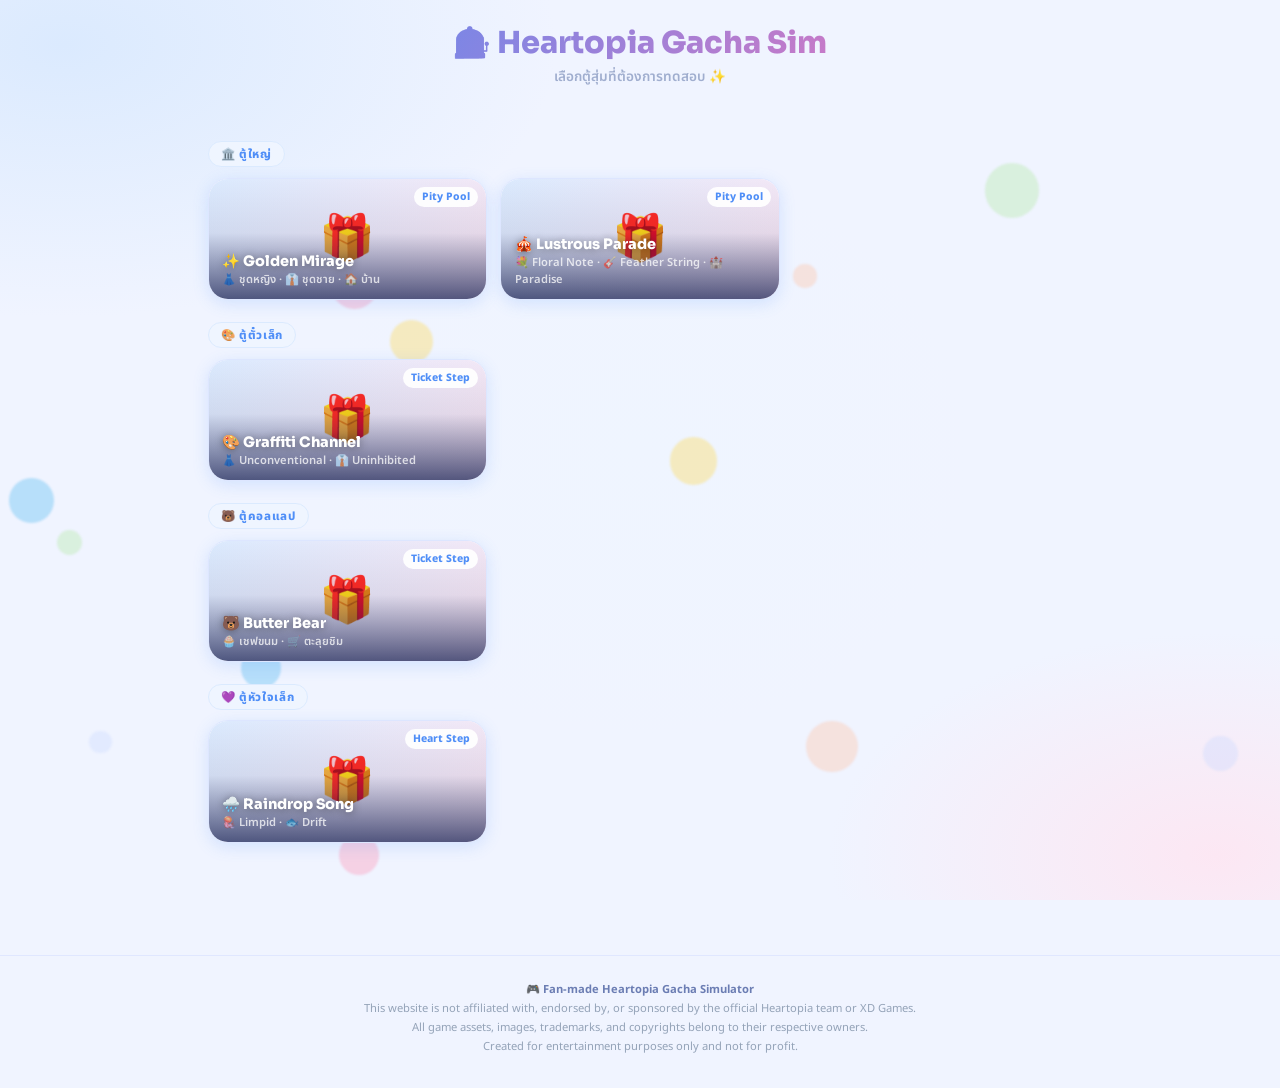
==== index.html @ 5552798c "Update index.html" ====
<!DOCTYPE html>
<html lang="th">
<head>
<meta charset="UTF-8">
<meta name="viewport" content="width=device-width, initial-scale=1.0">
<title>Heartopia — Gacha Simulator</title>
<link rel="stylesheet" href="style.css">
</head>
<body>

<div id="bg-layer"></div>

<div class="wrap">
  <p class="portal-title">🎰 Heartopia Gacha Sim</p>
  <p class="portal-sub">เลือกตู้สุ่มที่ต้องการทดสอบ ✨</p>
  <div id="portal-root"></div>
</div>

<script src="gacha-core.js"></script>
<script src="gacha-database.js"></script>
<script>
const GROUP_META = {
  big:    { label: '🏛️ ตู้ใหญ่',      order: 0 },
  small:  { label: '🎨 ตู้ตั๋วเล็ก',   order: 1 },
  collab: { label: '🐻 ตู้คอลแลป',     order: 2 },
  heart:  { label: '💜 ตู้หัวใจเล็ก',  order: 3 }
};
const TYPE_BADGE = {
  big:         'Pity Pool',
  ticket_step: 'Ticket Step',
  heart_step:  'Heart Step'
};

// ── Deco bubbles ──
(function() {
  const colors = ['#ffd84a','#ff8fb2','#4db8f0','#b0e8a0','#ffc0a0','#c8d8ff'];
  for (let i = 0; i < 12; i++) {
    const b = document.createElement('div'); b.className = 'deco-bubble';
    const size = 18 + Math.random() * 40;
    b.style.cssText = `width:${size}px;height:${size}px;left:${Math.random()*100}vw;top:${Math.random()*100}vh;background:${colors[i%colors.length]};opacity:.35;animation-duration:${5+Math.random()*6}s;animation-delay:-${Math.random()*6}s;`;
    document.body.appendChild(b);
  }
})();

// ── Background จาก THEME_META (ใช้รูปของ theme แรกที่มี bgUrl) ──
(function() {
  const bgUrl = Object.values(THEME_META).map(t => t.bgUrl).find(u => u);
  if (!bgUrl) return;
  const img = document.createElement('img'); img.className = 'bg-img'; img.src = bgUrl;
  document.getElementById('bg-layer').appendChild(img);
})();

// ── Build structure: group → theme ──
function buildStructure() {
  const structure = {};
  for (const [id, cfg] of Object.entries(GACHA_DATABASE)) {
    const g = cfg.group, t = cfg.theme;
    if (!structure[g]) structure[g] = {};
    if (!structure[g][t]) structure[g][t] = { theme: t, group: g, cabinetType: cfg.cabinetType, ids: [] };
    structure[g][t].ids.push(id);
  }
  return structure;
}

function render() {
  const structure = buildStructure();
  const root = document.getElementById('portal-root');
  root.innerHTML = '';

  const sorted = Object.entries(structure)
    .sort(([a],[b]) => (GROUP_META[a]?.order??9) - (GROUP_META[b]?.order??9));

  for (const [group, themes] of sorted) {
    const meta = GROUP_META[group] || { label: group };

    const lbl = document.createElement('div');
    lbl.className = 'group-label';
    lbl.textContent = meta.label;
    root.appendChild(lbl);

    const grid = document.createElement('div');
    grid.className = 'banner-grid';

    for (const [themeKey, info] of Object.entries(themes)) {
      // ดึง bannerUrl จาก THEME_META
      const bannerUrl = getThemeBanner(themeKey);
      const subNames  = info.ids.map(id => GACHA_DATABASE[id]?.label || id).join(' · ');

      grid.insertAdjacentHTML('beforeend', `
        <a class="banner-card" href="simulator.html?theme=${encodeURIComponent(themeKey)}">
          ${bannerUrl
            ? `<img class="banner-img" src="${bannerUrl}" alt="${info.theme}">`
            : `<div class="banner-placeholder">🎁</div>`}
          <div class="banner-overlay"></div>
          <div class="banner-content">
            <div class="banner-title">${info.theme}</div>
            <div class="banner-meta">${subNames}</div>
          </div>
          <span class="banner-type-badge">${TYPE_BADGE[info.cabinetType]||info.cabinetType}</span>
        </a> 
      `);
    }
    root.appendChild(grid);
  }
}

render();
</script>

<footer style="position:relative;z-index:1;text-align:center;padding:1.5rem 1rem 2rem;margin-top:2rem;border-top:1px solid #e0e7ff;">
  <p style="font-size:.7rem;color:#94a3b8;line-height:1.7;max-width:580px;margin:0 auto;">
    🎮 <strong style="color:#6b7db3">Fan-made Heartopia Gacha Simulator</strong><br>
    This website is not affiliated with, endorsed by, or sponsored by the official Heartopia team or XD Games.<br>
    All game assets, images, trademarks, and copyrights belong to their respective owners.<br>
    Created for entertainment purposes only and not for profit.
  </p>
</footer>
</body>
</html>
---- style.css ----
@import url('https://fonts.googleapis.com/css2?family=Noto+Sans+Thai:wght@400;500;700;800&family=Sora:wght@600;700;800&display=swap');

/* ══════════════════════════════════════
   Palette — Blue & Pink Modern
   ══════════════════════════════════════ */
:root {
  --bg:        #f0f4ff;
  --surface:   #ffffff;
  --surface2:  #f7f9ff;

  --blue:      #4f8ef7;
  --blue-dk:   #2f6de0;
  --blue-lt:   #dbeafe;
  --blue-xlt:  #eff5ff;

  --pink:      #f472b6;
  --pink-dk:   #db2777;
  --pink-lt:   #fce7f3;

  --purple:    #a78bfa;
  --purple-dk: #7c3aed;

  --text:      #1e2d5a;
  --text-soft: #6b7db3;
  --text-muted:#a0aecf;

  --border:    #dde6ff;
  --shadow:    rgba(79,142,247,.18);
  --shadow-pk: rgba(244,114,182,.18);

  --green:     #34d399;
  --green-dk:  #059669;
  --red:       #f87171;

  --r-sm:  8px;
  --r:     14px;
  --r-lg:  20px;
  --r-xl:  28px;
  --r-pill:999px;

  --font-ui:  'Noto Sans Thai', 'Sora', sans-serif;
  --font-head:'Sora', 'Noto Sans Thai', sans-serif;
}

*, *::before, *::after { box-sizing: border-box; margin: 0; padding: 0; }
html { scroll-behavior: smooth; }

body {
  font-family: var(--font-ui);
  color: var(--text);
  background: var(--bg);
  min-height: 100vh;
  overflow-x: hidden;
}

/* ── background ── */
#bg-layer {
  position: fixed; inset: 0; z-index: 0;
  background:
    radial-gradient(ellipse 70% 55% at 5%  5%,  #dbeafe 0%, transparent 55%),
    radial-gradient(ellipse 55% 45% at 95% 95%, #fce7f3 0%, transparent 55%),
    radial-gradient(ellipse 40% 50% at 50% 50%, #eff5ff 0%, transparent 65%),
    #f0f4ff;
}
#bg-layer img.bg-img {
  position: absolute; inset: 0;
  width: 100%; height: 100%;
  object-fit: cover;
  opacity: .12;
  filter: blur(3px) saturate(1.3);
}

/* ── floating orbs ── */
.deco-bubble {
  position: fixed;
  border-radius: 50%;
  pointer-events: none;
  z-index: 0;
  filter: blur(1px);
  animation: orb linear infinite;
}
@keyframes orb {
  0%   { transform: translateY(0)    scale(1);    opacity: .5; }
  50%  { transform: translateY(-22px) scale(1.05); opacity: .3; }
  100% { transform: translateY(0)    scale(1);    opacity: .5; }
}

/* ══════════════════════════════════════
   Layout
   ══════════════════════════════════════ */
.wrap {
  position: relative; z-index: 1;
  max-width: 900px;
  margin: 0 auto;
  padding: 1.5rem 1.1rem 5rem;
}

/* ══════════════════════════════════════
   Nav
   ══════════════════════════════════════ */
.nav { display: flex; align-items: center; gap: 10px; margin-bottom: 1.5rem; }

.back {
  display: inline-flex; align-items: center; gap: 4px;
  background: var(--surface);
  border: 1.5px solid var(--border);
  border-radius: var(--r-pill);
  padding: .38rem 1rem;
  color: var(--text-soft);
  font-size: .8rem; font-weight: 700;
  text-decoration: none;
  box-shadow: 0 2px 8px var(--shadow);
  transition: transform .15s, box-shadow .15s;
}
.back:hover { transform: translateY(-2px); box-shadow: 0 5px 14px var(--shadow); color: var(--blue); }
.back:active { transform: translateY(1px); box-shadow: none; }

.nav h1 {
  font-family: var(--font-head);
  font-size: 1.1rem; font-weight: 800;
  background: linear-gradient(120deg, var(--blue), var(--pink));
  -webkit-background-clip: text; -webkit-text-fill-color: transparent;
}

/* ══════════════════════════════════════
   Portal
   ══════════════════════════════════════ */
.portal-title {
  font-family: var(--font-head);
  font-size: 1.9rem; font-weight: 800;
  text-align: center;
  background: linear-gradient(120deg, var(--blue), var(--pink));
  -webkit-background-clip: text; -webkit-text-fill-color: transparent;
  margin-bottom: .3rem;
}
.portal-sub {
  text-align: center;
  color: var(--text-muted);
  font-size: .85rem; font-weight: 600;
  margin-bottom: 2rem;
}

/* ── group label ── */
.group-label {
  display: inline-flex; align-items: center; gap: 6px;
  font-size: .72rem; font-weight: 800;
  letter-spacing: .06em; text-transform: uppercase;
  color: var(--blue);
  background: var(--blue-xlt);
  border: 1.5px solid var(--blue-lt);
  padding: .22rem .75rem;
  border-radius: var(--r-pill);
  margin: 1.4rem 0 .65rem;
}

/* ══════════════════════════════════════
   Banner Grid
   ══════════════════════════════════════ */
.banner-grid {
  display: grid;
  grid-template-columns: repeat(auto-fill, minmax(210px, 1fr));
  gap: .85rem;
}

.banner-card {
  position: relative; display: block; text-decoration: none;
  background: var(--surface);
  border: 1.5px solid var(--border);
  border-radius: var(--r-lg);
  overflow: hidden;
  aspect-ratio: 16 / 7;
  box-shadow: 0 4px 16px var(--shadow);
  transition: transform .2s cubic-bezier(.34,1.4,.64,1), box-shadow .2s;
}
.banner-card:hover {
  transform: translateY(-5px) scale(1.02);
  box-shadow: 0 12px 30px var(--shadow);
}
.banner-card:active { transform: translateY(0) scale(.99); }

.banner-card .banner-img { position: absolute; inset: 0; width: 100%; height: 100%; object-fit: cover; }
.banner-card .banner-overlay {
  position: absolute; inset: 0;
  background: linear-gradient(to top, rgba(20,30,80,.72) 0%, rgba(20,30,80,.08) 55%, transparent 100%);
}
.banner-card .banner-placeholder {
  position: absolute; inset: 0;
  display: flex; align-items: center; justify-content: center;
  font-size: 2.8rem;
  background: linear-gradient(135deg, var(--blue-lt), var(--pink-lt));
}
.banner-card .banner-content { position: absolute; bottom: 0; left: 0; right: 0; padding: .65rem .85rem; }
.banner-card .banner-title {
  font-family: var(--font-head);
  font-weight: 800; font-size: .9rem;
  color: #fff;
  text-shadow: 0 1px 8px rgba(0,0,0,.4);
}
.banner-card .banner-meta { font-size: .7rem; color: rgba(255,255,255,.75); margin-top: 1px; font-weight: 600; }
.banner-card .banner-type-badge {
  position: absolute; top: .5rem; right: .5rem;
  background: rgba(255,255,255,.92);
  border-radius: var(--r-pill);
  padding: 2px 8px;
  font-size: .65rem; font-weight: 800;
  color: var(--blue);
}

/* ══════════════════════════════════════
   Selector Block
   ══════════════════════════════════════ */
.selector-block {
  background: var(--surface);
  border: 1.5px solid var(--border);
  border-radius: var(--r-lg);
  padding: .8rem .95rem;
  margin-bottom: .7rem;
  box-shadow: 0 2px 10px rgba(79,142,247,.07);
}
.selector-title {
  font-size: .68rem; font-weight: 800;
  color: var(--text-muted);
  letter-spacing: .07em; text-transform: uppercase;
  margin-bottom: .5rem;
}
.flex-buttons { display: flex; flex-wrap: wrap; gap: .38rem; }

.sub-btn {
  padding: .34rem .85rem;
  background: var(--surface2);
  border: 1.5px solid var(--border);
  border-radius: var(--r-pill);
  color: var(--text-soft);
  font-size: .8rem; font-weight: 700;
  cursor: pointer; font-family: var(--font-ui);
  transition: transform .12s, background .15s, border-color .15s, color .15s, box-shadow .12s;
}
.sub-btn:hover {
  transform: translateY(-2px);
  border-color: var(--blue);
  color: var(--blue);
  box-shadow: 0 4px 10px var(--shadow);
}
.sub-btn:active { transform: translateY(1px); box-shadow: none; }
.sub-btn.active {
  background: linear-gradient(120deg, var(--blue), #6faaf9);
  border-color: var(--blue-dk);
  color: #fff;
  box-shadow: 0 4px 12px var(--shadow);
}

/* ══════════════════════════════════════
   Info Bar
   ══════════════════════════════════════ */
.info-bar {
  display: grid;
  grid-template-columns: repeat(auto-fit, minmax(110px, 1fr));
  gap: .5rem;
  margin-bottom: .9rem;
}
.info-chip {
  background: var(--surface);
  border: 1.5px solid var(--border);
  border-radius: var(--r-lg);
  padding: .6rem .75rem;
  text-align: center;
  box-shadow: 0 2px 8px rgba(79,142,247,.06);
}
.info-chip .v {
  font-family: var(--font-head);
  font-size: 1.2rem; font-weight: 800;
  color: var(--blue);
  line-height: 1.1;
}
.info-chip .l { font-size: .62rem; font-weight: 700; color: var(--text-muted); margin-top: 2px; }
.info-chip.good .v   { color: var(--green); }
.info-chip.warn .v   { color: var(--red); }
.info-chip.thb .v    { color: var(--pink); }
.info-chip.hearts .v { color: var(--blue); }
.info-chip.cleared {
  grid-column: 1/-1;
  background: linear-gradient(120deg, #ecfdf5, #f0fdf4);
  border-color: #6ee7b7;
}
.info-chip.cleared .v { color: var(--green-dk); font-size: .95rem; }

/* ══════════════════════════════════════
   Pull Buttons
   ══════════════════════════════════════ */
.pull-area { display: flex; gap: .6rem; margin-bottom: .9rem; flex-wrap: wrap; }

.pull-btn {
  flex: 1; min-width: 130px;
  padding: .82rem 1.1rem;
  border: none; border-radius: var(--r-pill);
  font-family: var(--font-ui);
  font-size: .95rem; font-weight: 800;
  cursor: pointer;
  transition: transform .14s cubic-bezier(.34,1.5,.64,1), box-shadow .14s;
  letter-spacing: .01em;
}
.pull-btn:active { transform: translateY(3px) scale(.98) !important; box-shadow: none !important; }
.pull-btn:disabled { opacity: .4; cursor: not-allowed; transform: none !important; }

.pull1 {
  background: linear-gradient(120deg, #60a5fa, var(--blue));
  color: #fff;
  box-shadow: 0 5px 0 var(--blue-dk), 0 8px 20px var(--shadow);
}
.pull1:hover { transform: translateY(-3px); box-shadow: 0 8px 0 var(--blue-dk), 0 12px 24px var(--shadow); }

.pull10 {
  background: linear-gradient(120deg, #f9a8d4, var(--pink));
  color: #fff;
  box-shadow: 0 5px 0 var(--pink-dk), 0 8px 20px var(--shadow-pk);
}
.pull10:hover { transform: translateY(-3px); box-shadow: 0 8px 0 var(--pink-dk), 0 12px 24px var(--shadow-pk); }

.reset-pull {
  flex: 0 0 auto; min-width: auto;
  background: var(--surface);
  color: var(--text-muted);
  border: 1.5px solid var(--border);
  box-shadow: 0 2px 8px rgba(0,0,0,.05);
}
.reset-pull:hover { color: var(--red); border-color: #fca5a5; transform: translateY(-2px); }

.cost-tag { display: block; font-size: .68rem; font-weight: 600; opacity: .85; margin-top: 2px; }

/* ══════════════════════════════════════
   Stage
   ══════════════════════════════════════ */
.stage {
  min-height: 200px;
  background: linear-gradient(140deg, var(--blue-xlt) 0%, var(--pink-lt) 100%);
  border: 1.5px solid var(--blue-lt);
  border-radius: var(--r-xl);
  padding: 1.1rem;
  margin-bottom: .9rem;
  display: flex; align-items: center; justify-content: center;
  position: relative; overflow: hidden;
}
.stage::before {
  content: '';
  position: absolute;
  width: 220px; height: 220px;
  border-radius: 50%;
  background: radial-gradient(circle, rgba(244,114,182,.12), transparent 70%);
  top: -80px; right: -60px;
  pointer-events: none;
}
.stage-empty { color: var(--text-muted); font-size: .88rem; font-weight: 700; }

/* ══════════════════════════════════════
   Card Grid
   ══════════════════════════════════════ */
.card-grid {
  display: grid;
  grid-template-columns: repeat(auto-fill, minmax(105px, 1fr));
  gap: .65rem;
  width: 100%; position: relative; z-index: 1;
}

.gacha-card-holder {
  position: relative; width: 100%; aspect-ratio: 3/4;
  border-radius: var(--r-lg); overflow: hidden;
  animation: cardDrop .35s cubic-bezier(.34,1.5,.64,1) both;
}
@keyframes cardDrop {
  from { opacity: 0; transform: translateY(-24px) scale(.85); }
  to   { opacity: 1; transform: none; }
}

/* หลังไพ่ — ฟ้าสด */
.gacha-card-holder::after {
  content: '💙';
  position: absolute; inset: 0;
  background: linear-gradient(150deg, #60a5fa, #2563eb);
  display: flex; align-items: center; justify-content: center;
  font-size: 2rem; z-index: 10; border-radius: var(--r-lg);
  transition: opacity .38s, transform .38s cubic-bezier(.4,0,.2,1);
  box-shadow: inset 0 2px 0 rgba(255,255,255,.25);
}
.gacha-card-holder.is-revealed::after {
  opacity: 0; transform: scale(.55) rotateY(90deg); pointer-events: none;
}

/* หน้าไพ่ */
.item-card {
  position: absolute; inset: 0;
  display: flex; flex-direction: column;
  align-items: center; justify-content: space-between;
  text-align: center; padding: .6rem .4rem;
  background: linear-gradient(160deg, #eff8ff, #f9fbff);
  border: 2px solid var(--blue-lt);
  border-radius: var(--r-lg);
  font-family: var(--font-ui);
}
.item-card.rare {
  background: linear-gradient(160deg, #fdf4ff, #faf5ff);
  border-color: var(--purple);
  box-shadow: inset 0 0 18px rgba(167,139,250,.12);
}
.item-card.special {
  background: linear-gradient(160deg, #fff0f8, #fdf2f8);
  border-color: var(--pink);
  box-shadow: inset 0 0 18px rgba(244,114,182,.12);
}

.item-card .badge {
  font-size: .6rem; font-weight: 800; padding: 2px 7px;
  border-radius: var(--r-pill);
  background: var(--blue-lt); color: var(--blue-dk);
}
.item-card.rare    .badge { background: #f3e8ff; color: var(--purple-dk); }
.item-card.special .badge { background: var(--pink-lt); color: var(--pink-dk); }

.item-card .card-name {
  flex-grow: 1;
  display: flex; align-items: center; justify-content: center;
  font-size: .68rem; font-weight: 700; line-height: 1.35;
  color: var(--text); padding: .2rem 0;
  word-break: break-word;
}
.item-card.rare    .card-name { color: var(--purple-dk); }
.item-card.special .card-name { color: var(--pink-dk); }

.item-card .debug-chance {
  font-size: .56rem; font-weight: 700;
  color: var(--text-muted);
  min-height: 12px;
}

/* ══════════════════════════════════════
   Debug Panel
   ══════════════════════════════════════ */
.debug-panel {
  background: var(--surface);
  border: 1.5px solid var(--border);
  border-radius: var(--r-lg);
  padding: .85rem .95rem;
  margin-top: .65rem;
}
.debug-title {
  font-size: .7rem; font-weight: 800;
  color: var(--text-soft);
  letter-spacing: .05em; text-transform: uppercase;
  margin-bottom: .6rem;
  display: flex; justify-content: space-between; align-items: center;
}
.debug-grid {
  display: grid;
  grid-template-columns: repeat(auto-fit, minmax(185px, 1fr));
  gap: .45rem;
  font-size: .75rem; font-weight: 600; color: var(--text);
}
.debug-box {
  background: var(--surface2);
  border: 1px solid var(--border);
  border-left: 3px solid var(--blue);
  border-radius: var(--r-sm);
  padding: .4rem .65rem;
  line-height: 1.5;
}

/* ══════════════════════════════════════
   History
   ══════════════════════════════════════ */
.history-bar {
  background: var(--surface);
  border: 1.5px solid var(--border);
  border-radius: var(--r-lg);
  padding: .85rem .95rem;
  margin-top: .65rem;
}
.history-bar summary {
  cursor: pointer;
  font-size: .72rem; font-weight: 800;
  color: var(--text-muted);
  letter-spacing: .05em; text-transform: uppercase;
  list-style: none;
}
.history-bar summary:hover { color: var(--blue); }
.history-bar summary::-webkit-details-marker { display: none; }

.hist-row {
  margin-top: .6rem;
  max-height: 240px; overflow-y: auto;
  display: flex; flex-direction: column; gap: .32rem;
}
.hist-item {
  display: flex; justify-content: space-between; align-items: center;
  background: var(--surface2);
  border-radius: var(--r-sm);
  padding: .35rem .7rem;
  font-size: .76rem; font-weight: 600;
}
.hist-pill {
  display: inline-block;
  padding: 1px 6px; border-radius: var(--r-pill);
  font-size: .62rem; font-weight: 800; margin-right: 5px;
}
.hist-pill.rare    { background: #f3e8ff; color: var(--purple-dk); }
.hist-pill.special { background: var(--pink-lt); color: var(--pink-dk); }
.hist-pill.normal  { background: var(--blue-lt); color: var(--blue-dk); }
.hist-pill.rebate  { background: #d1fae5; color: var(--green-dk); }

/* ══════════════════════════════════════
   Toast
   ══════════════════════════════════════ */
.toast {
  position: fixed; top: 1rem; left: 50%; transform: translateX(-50%);
  background: linear-gradient(120deg, var(--blue), var(--pink));
  color: #fff;
  padding: .5rem 1.4rem;
  border-radius: var(--r-pill);
  font-weight: 800; font-size: .86rem;
  z-index: 9990;
  box-shadow: 0 4px 18px var(--shadow);
  animation: toastIn .35s cubic-bezier(.34,1.5,.64,1);
  pointer-events: none; white-space: nowrap;
}
@keyframes toastIn {
  from { top: -.5rem; opacity: 0; }
  to   { top: 1rem; opacity: 1; }
}

/* ══════════════════════════════════════
   Confetti
   ══════════════════════════════════════ */
.confetti {
  position: fixed; z-index: 9999; top: -20px;
  pointer-events: none;
  animation: fall linear forwards;
}
@keyframes fall {
  to { transform: translateY(105vh) rotate(720deg); opacity: 0; }
}

/* ══════════════════════════════════════
   Util
   ══════════════════════════════════════ */
.btn-danger {
  background: #fff1f2; border: 1.5px solid #fecdd3;
  color: var(--red); border-radius: var(--r-pill);
  padding: .28rem .8rem; font-size: .72rem; font-weight: 800;
  font-family: var(--font-ui); cursor: pointer;
  transition: transform .12s, box-shadow .12s;
}
.btn-danger:hover { transform: translateY(-1px); box-shadow: 0 3px 10px rgba(248,113,113,.2); }
.btn-danger:active { transform: translateY(1px); }

/* Banner (simulator) */
#banner-area {
  margin-bottom: .9rem;
  border-radius: var(--r-xl); overflow: hidden;
  aspect-ratio: 16/5;
  border: 1.5px solid var(--border);
  box-shadow: 0 4px 20px var(--shadow);
  position: relative;
}
#banner-img { width: 100%; height: 100%; object-fit: cover; display: block; }

/* ══════════════════════════════════════
   Responsive
   ══════════════════════════════════════ */
@media (max-width: 520px) {
  .banner-grid  { grid-template-columns: 1fr 1fr; }
  .card-grid    { grid-template-columns: repeat(auto-fill, minmax(86px, 1fr)); }
  .pull-btn     { min-width: 100px; font-size: .88rem; }
  .portal-title { font-size: 1.5rem; }
}
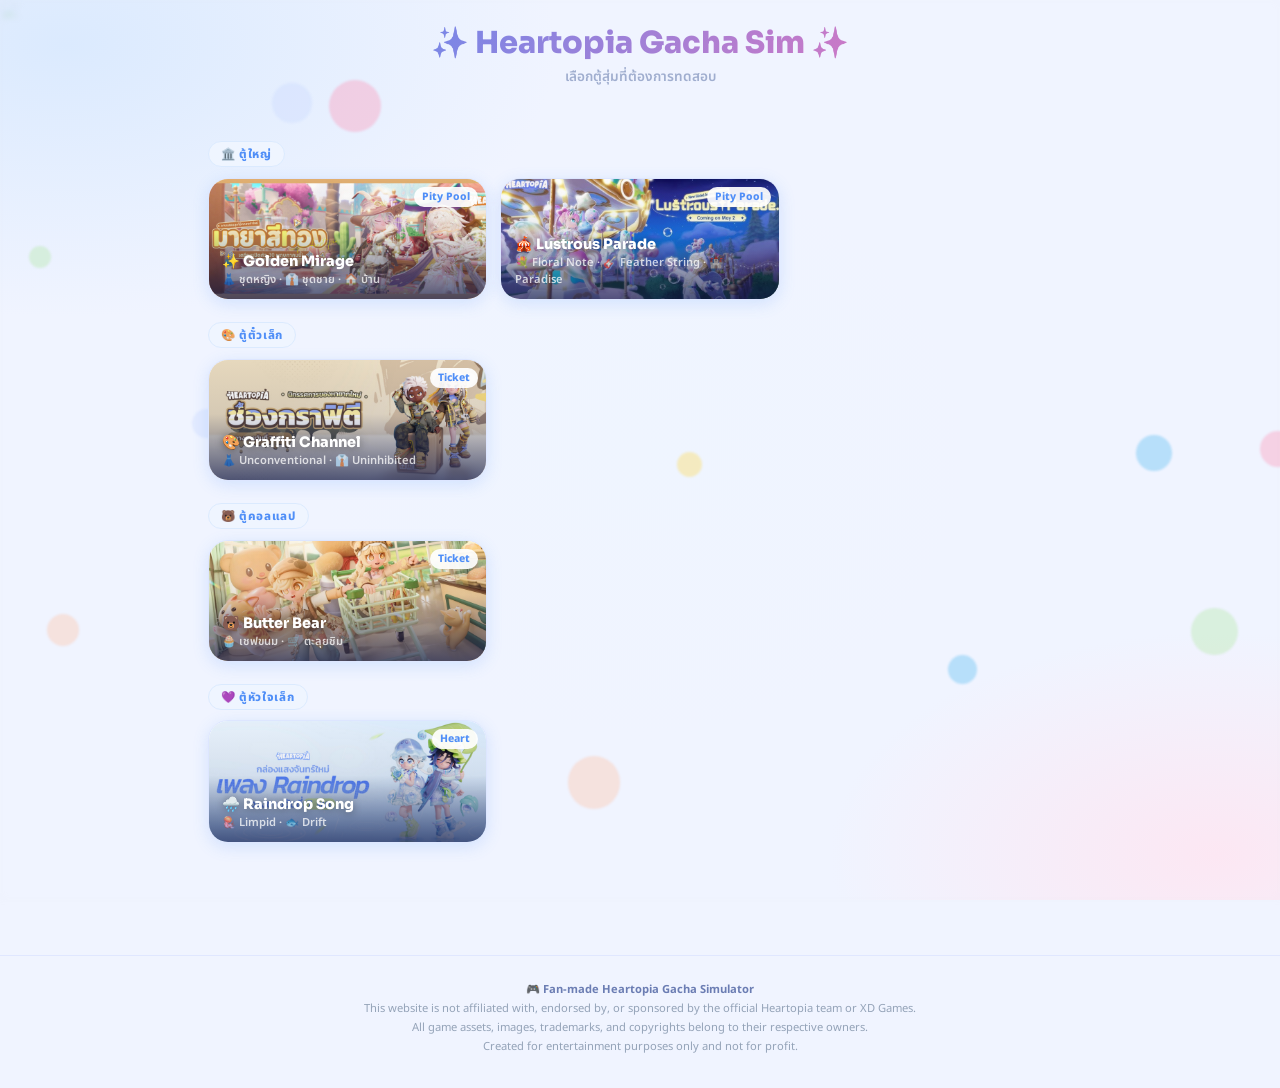
==== commit 6603cb72: "Update index.html" ====
--- a/index.html
+++ b/index.html
@@ -11,8 +11,8 @@
 <div id="bg-layer"></div>
 
 <div class="wrap">
-  <p class="portal-title">🎰 Heartopia Gacha Sim</p>
-  <p class="portal-sub">เลือกตู้สุ่มที่ต้องการทดสอบ ✨</p>
+  <p class="portal-title">✨ Heartopia Gacha Sim ✨</p>
+  <p class="portal-sub">เลือกตู้สุ่มที่ต้องการทดสอบ </p>
   <div id="portal-root"></div>
 </div>
 
@@ -27,8 +27,8 @@
 };
 const TYPE_BADGE = {
   big:         'Pity Pool',
-  ticket_step: 'Ticket Step',
-  heart_step:  'Heart Step'
+  ticket_step: 'Ticket',
+  heart_step:  'Heart'
 };
 
 // ── Deco bubbles ──
@@ -42,9 +42,11 @@
   }
 })();
 
-// ── Background จาก THEME_META (ใช้รูปของ theme แรกที่มี bgUrl) ──
+// ── Background หน้า index 
+const INDEX_BG_URL = "https://mumu-global.fp.ps.easebar.com/file/695e03a041b253a6ff0b0e5ecg65iFY503"; 
+
 (function() {
-  const bgUrl = Object.values(THEME_META).map(t => t.bgUrl).find(u => u);
+  const bgUrl = INDEX_BG_URL || Object.values(THEME_META).map(t => t.bgUrl).find(u => u);
   if (!bgUrl) return;
   const img = document.createElement('img'); img.className = 'bg-img'; img.src = bgUrl;
   document.getElementById('bg-layer').appendChild(img);
@@ -97,7 +99,7 @@
             <div class="banner-meta">${subNames}</div>
           </div>
           <span class="banner-type-badge">${TYPE_BADGE[info.cabinetType]||info.cabinetType}</span>
-        </a> 
+        </a>
       `);
     }
     root.appendChild(grid);
--- a/style.css
+++ b/style.css
@@ -363,7 +363,7 @@
 
 .gacha-card-holder {
   position: relative; width: 100%; aspect-ratio: 3/4;
-  border-radius: var(--r-lg); overflow: hidden;
+  border-radius: var(--r-lg);
   animation: cardDrop .35s cubic-bezier(.34,1.5,.64,1) both;
 }
 @keyframes cardDrop {
@@ -380,6 +380,7 @@
   font-size: 2rem; z-index: 10; border-radius: var(--r-lg);
   transition: opacity .38s, transform .38s cubic-bezier(.4,0,.2,1);
   box-shadow: inset 0 2px 0 rgba(255,255,255,.25);
+  overflow: hidden;
 }
 .gacha-card-holder.is-revealed::after {
   opacity: 0; transform: scale(.55) rotateY(90deg); pointer-events: none;
@@ -390,7 +391,7 @@
   position: absolute; inset: 0;
   display: flex; flex-direction: column;
   align-items: center; justify-content: space-between;
-  text-align: center; padding: .6rem .4rem;
+  text-align: center; padding: .5rem .4rem .45rem;
   background: linear-gradient(160deg, #eff8ff, #f9fbff);
   border: 2px solid var(--blue-lt);
   border-radius: var(--r-lg);
@@ -407,6 +408,43 @@
   box-shadow: inset 0 0 18px rgba(244,114,182,.12);
 }
 
+/* ── Rainbow border (🌈 tag & special) ── */
+/* holder กลายเป็น clip box, ::before เป็น conic หมุน, card ลอยบน z-index 1 */
+.gacha-card-holder.is-rainbow {
+  padding: 3px;
+  overflow: hidden;
+  display: flex;
+}
+.gacha-card-holder.is-rainbow::before {
+  content: '';
+  position: absolute;
+  inset: -100%;
+  width: 300%; height: 300%;
+  background: conic-gradient(
+    from 0deg,
+    #ff6b6b, #ffa94d, #ffe066, #69db7c,
+    #4dabf7, #9775fa, #f783ac, #ff6b6b
+  );
+  animation: rbRotate 2.5s linear infinite;
+  z-index: 0;
+}
+@keyframes rbRotate {
+  to { transform: rotate(360deg); }
+}
+.gacha-card-holder.is-rainbow .item-card {
+  position: relative; z-index: 1;
+  inset: unset; width: 100%;
+  border: none;
+  border-radius: calc(var(--r-lg) - 2px);
+  background: linear-gradient(160deg, #fdf4ff, #faf5ff);
+}
+.gacha-card-holder.is-rainbow .item-card.rare {
+  background: linear-gradient(160deg, #fdf4ff, #faf5ff);
+}
+.gacha-card-holder.is-rainbow .item-card.special {
+  background: linear-gradient(160deg, #fff8e1, #fff0f8);
+}
+
 .item-card .badge {
   font-size: .6rem; font-weight: 800; padding: 2px 7px;
   border-radius: var(--r-pill);
@@ -418,8 +456,8 @@
 .item-card .card-name {
   flex-grow: 1;
   display: flex; align-items: center; justify-content: center;
-  font-size: .68rem; font-weight: 700; line-height: 1.35;
-  color: var(--text); padding: .2rem 0;
+  font-size: .63rem; font-weight: 700; line-height: 1.3;
+  color: var(--text); padding: .15rem 0;
   word-break: break-word;
 }
 .item-card.rare    .card-name { color: var(--purple-dk); }
@@ -429,6 +467,36 @@
   font-size: .56rem; font-weight: 700;
   color: var(--text-muted);
   min-height: 12px;
+}
+
+/* ── รูปไอเทมในการ์ด ── */
+.item-card .item-img-wrap {
+  width: 64px; height: 64px;
+  border-radius: var(--r-sm);
+  overflow: hidden;
+  flex-shrink: 0;
+  display: flex; align-items: center; justify-content: center;
+  background: rgba(255,255,255,.55);
+}
+.item-card .item-img-wrap img {
+  width: 100%; height: 100%;
+  object-fit: cover;
+  display: block;
+}
+.item-card .item-img-wrap .item-img-fallback {
+  font-size: 1.6rem;
+  line-height: 1;
+}
+
+/* ── badge ซ้ำ ── */
+.dup-badge {
+  display: inline-flex; align-items: center; gap: 3px;
+  background: #fff3e0; color: #e65100;
+  border: 1.5px solid #ffb74d;
+  font-size: .58rem; font-weight: 800;
+  padding: 1px 6px; border-radius: var(--r-pill);
+  margin-top: 3px;
+  letter-spacing: .02em;
 }
 
 /* ══════════════════════════════════════
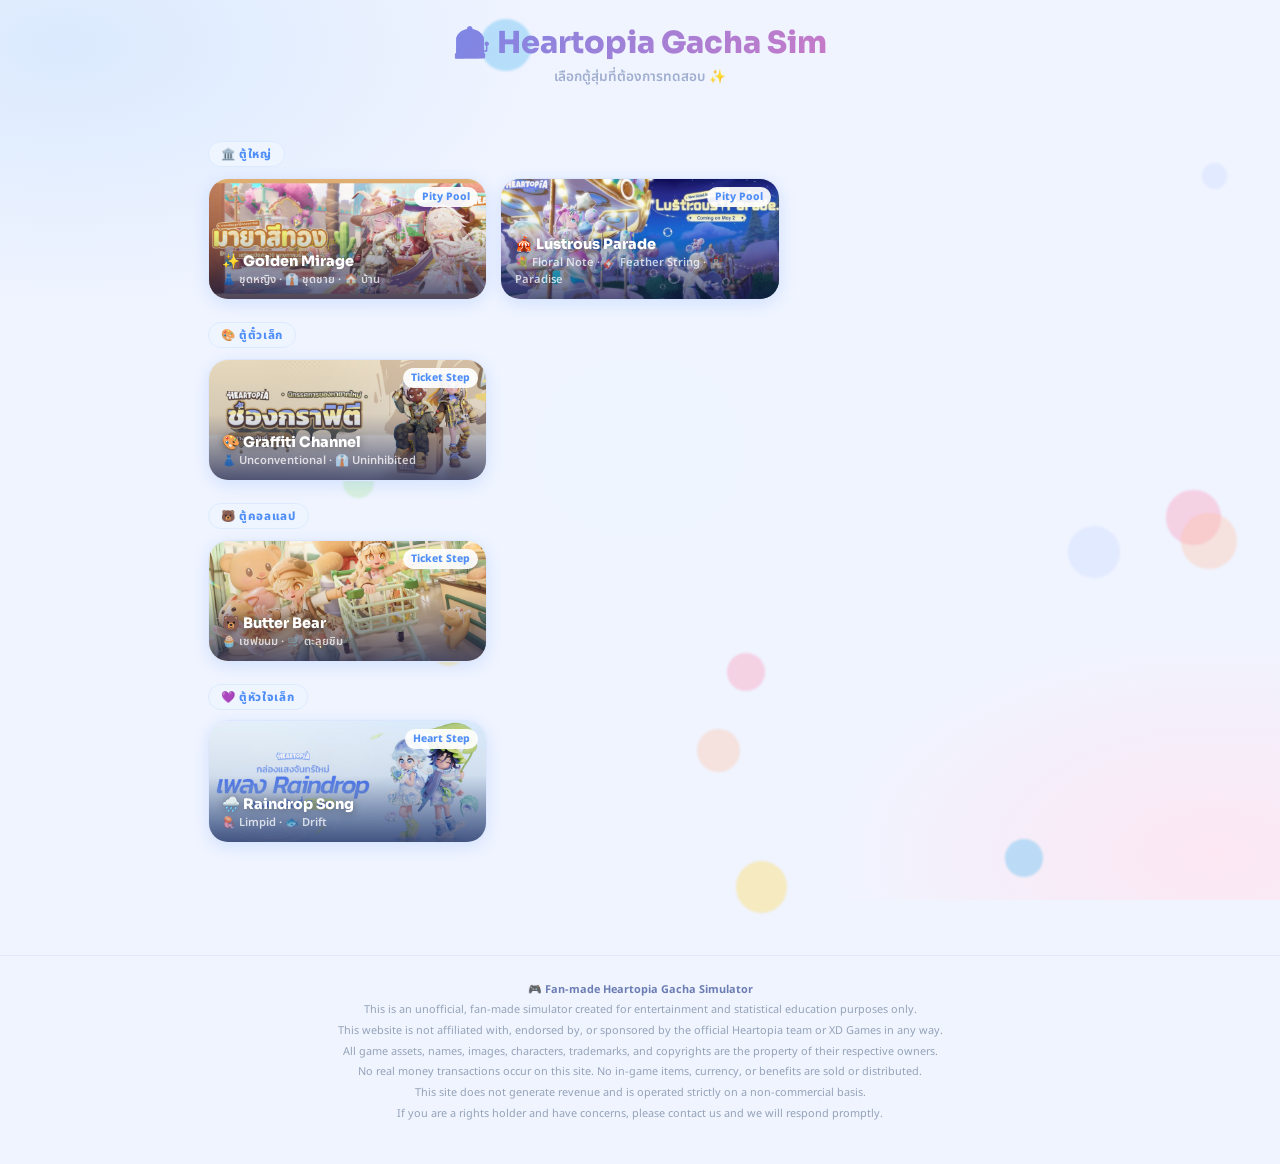
==== commit 5aa7423f: "Update index.html" ====
--- a/index.html
+++ b/index.html
@@ -11,8 +11,8 @@
 <div id="bg-layer"></div>
 
 <div class="wrap">
-  <p class="portal-title">✨ Heartopia Gacha Sim ✨</p>
-  <p class="portal-sub">เลือกตู้สุ่มที่ต้องการทดสอบ </p>
+  <p class="portal-title">🎰 Heartopia Gacha Sim</p>
+  <p class="portal-sub">เลือกตู้สุ่มที่ต้องการทดสอบ ✨</p>
   <div id="portal-root"></div>
 </div>
 
@@ -27,8 +27,8 @@
 };
 const TYPE_BADGE = {
   big:         'Pity Pool',
-  ticket_step: 'Ticket',
-  heart_step:  'Heart'
+  ticket_step: 'Ticket Step',
+  heart_step:  'Heart Step'
 };
 
 // ── Deco bubbles ──
@@ -42,11 +42,9 @@
   }
 })();
 
-// ── Background หน้า index 
-const INDEX_BG_URL = "https://mumu-global.fp.ps.easebar.com/file/695e03a041b253a6ff0b0e5ecg65iFY503"; 
-
+// ── Background จาก THEME_META (ใช้รูปของ theme แรกที่มี bgUrl) ──
 (function() {
-  const bgUrl = INDEX_BG_URL || Object.values(THEME_META).map(t => t.bgUrl).find(u => u);
+  const bgUrl = Object.values(THEME_META).map(t => t.bgUrl).find(u => u);
   if (!bgUrl) return;
   const img = document.createElement('img'); img.className = 'bg-img'; img.src = bgUrl;
   document.getElementById('bg-layer').appendChild(img);
@@ -109,12 +107,15 @@
 render();
 </script>
 
-<footer style="position:relative;z-index:1;text-align:center;padding:1.5rem 1rem 2rem;margin-top:2rem;border-top:1px solid #e0e7ff;">
-  <p style="font-size:.7rem;color:#94a3b8;line-height:1.7;max-width:580px;margin:0 auto;">
+<footer style="position:relative;z-index:1;text-align:center;padding:1.5rem 1rem 2.5rem;margin-top:2rem;border-top:1px solid #e0e7ff;">
+  <p style="font-size:.68rem;color:#94a3b8;line-height:1.9;max-width:620px;margin:0 auto;">
     🎮 <strong style="color:#6b7db3">Fan-made Heartopia Gacha Simulator</strong><br>
-    This website is not affiliated with, endorsed by, or sponsored by the official Heartopia team or XD Games.<br>
-    All game assets, images, trademarks, and copyrights belong to their respective owners.<br>
-    Created for entertainment purposes only and not for profit.
+    This is an unofficial, fan-made simulator created for entertainment and statistical education purposes only.<br>
+    This website is not affiliated with, endorsed by, or sponsored by the official Heartopia team or XD Games in any way.<br>
+    All game assets, names, images, characters, trademarks, and copyrights are the property of their respective owners.<br>
+    No real money transactions occur on this site. No in-game items, currency, or benefits are sold or distributed.<br>
+    This site does not generate revenue and is operated strictly on a non-commercial basis.<br>
+    If you are a rights holder and have concerns, please contact us and we will respond promptly.
   </p>
 </footer>
 </body>
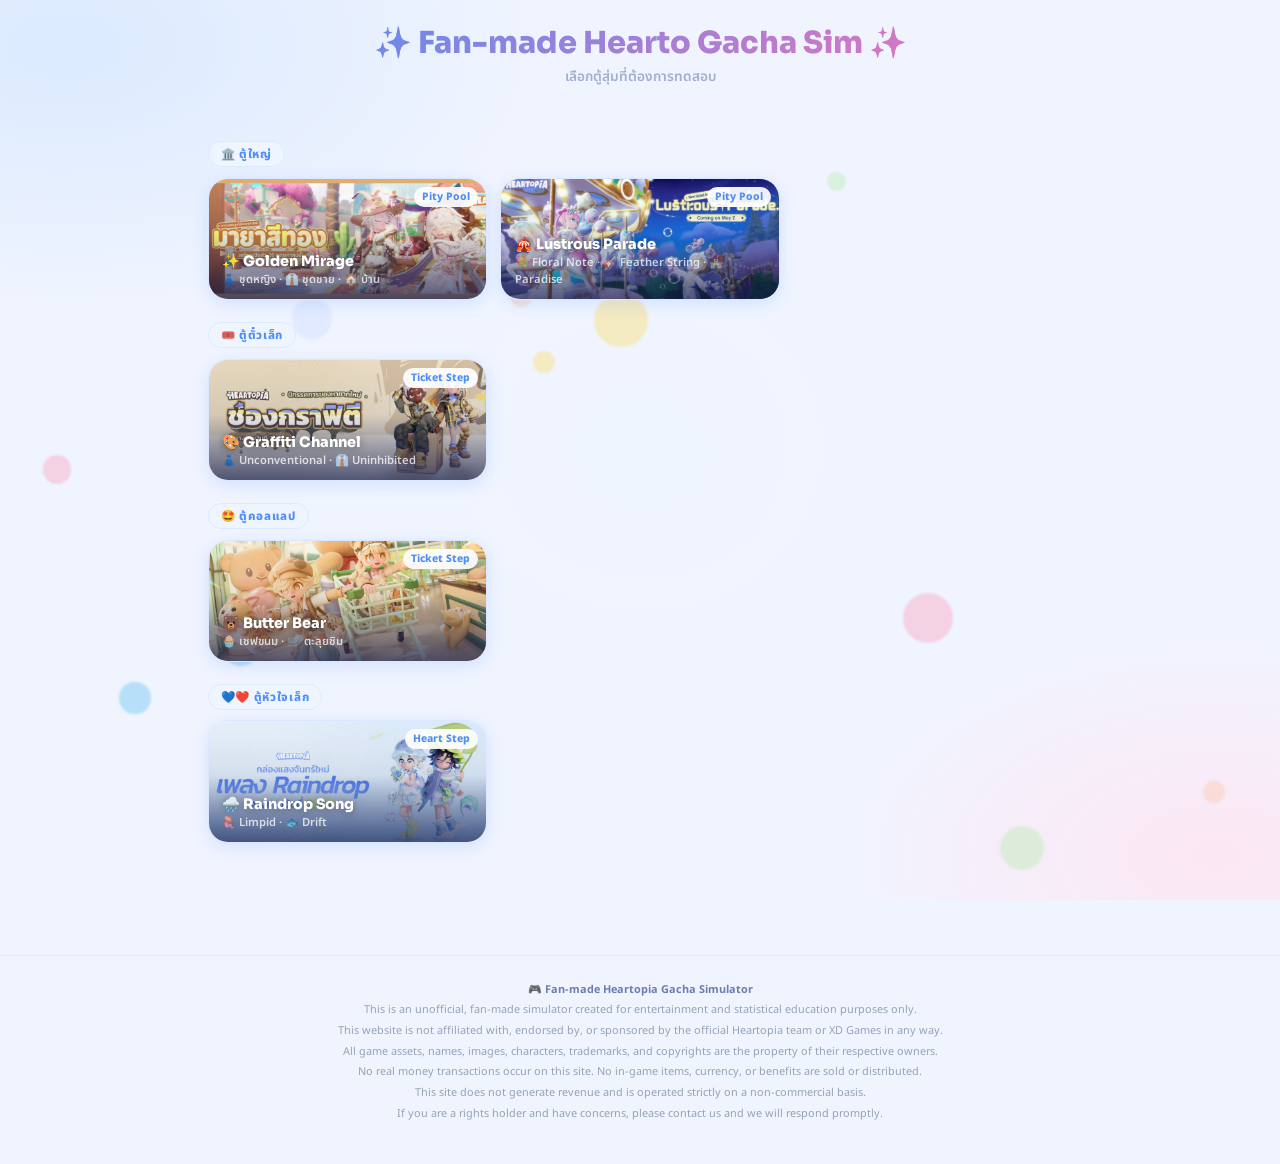
==== commit 9b01c622: "Update index.html" ====
--- a/index.html
+++ b/index.html
@@ -11,8 +11,8 @@
 <div id="bg-layer"></div>
 
 <div class="wrap">
-  <p class="portal-title">🎰 Heartopia Gacha Sim</p>
-  <p class="portal-sub">เลือกตู้สุ่มที่ต้องการทดสอบ ✨</p>
+  <p class="portal-title">✨ Fan-made Hearto Gacha Sim ✨</p>
+  <p class="portal-sub">เลือกตู้สุ่มที่ต้องการทดสอบ</p>
   <div id="portal-root"></div>
 </div>
 
@@ -21,9 +21,9 @@
 <script>
 const GROUP_META = {
   big:    { label: '🏛️ ตู้ใหญ่',      order: 0 },
-  small:  { label: '🎨 ตู้ตั๋วเล็ก',   order: 1 },
-  collab: { label: '🐻 ตู้คอลแลป',     order: 2 },
-  heart:  { label: '💜 ตู้หัวใจเล็ก',  order: 3 }
+  small:  { label: '🎟️ ตู้ตั๋วเล็ก',   order: 1 },
+  collab: { label: '🤩 ตู้คอลแลป',     order: 2 },
+  heart:  { label: '💙❤️ ตู้หัวใจเล็ก',  order: 3 }
 };
 const TYPE_BADGE = {
   big:         'Pity Pool',
--- a/style.css
+++ b/style.css
@@ -324,6 +324,14 @@
   box-shadow: 0 2px 8px rgba(0,0,0,.05);
 }
 .reset-pull:hover { color: var(--red); border-color: #fca5a5; transform: translateY(-2px); }
+
+.compare-btn {
+  flex: 0 0 auto; min-width: auto;
+  background: linear-gradient(120deg, #a78bfa, #6366f1);
+  color: #fff;
+  box-shadow: 0 5px 0 #5b21b6, 0 8px 20px rgba(167,139,250,.3);
+}
+.compare-btn:hover { transform: translateY(-3px); box-shadow: 0 8px 0 #5b21b6, 0 12px 24px rgba(167,139,250,.35); }
 
 .cost-tag { display: block; font-size: .68rem; font-weight: 600; opacity: .85; margin-top: 2px; }
 
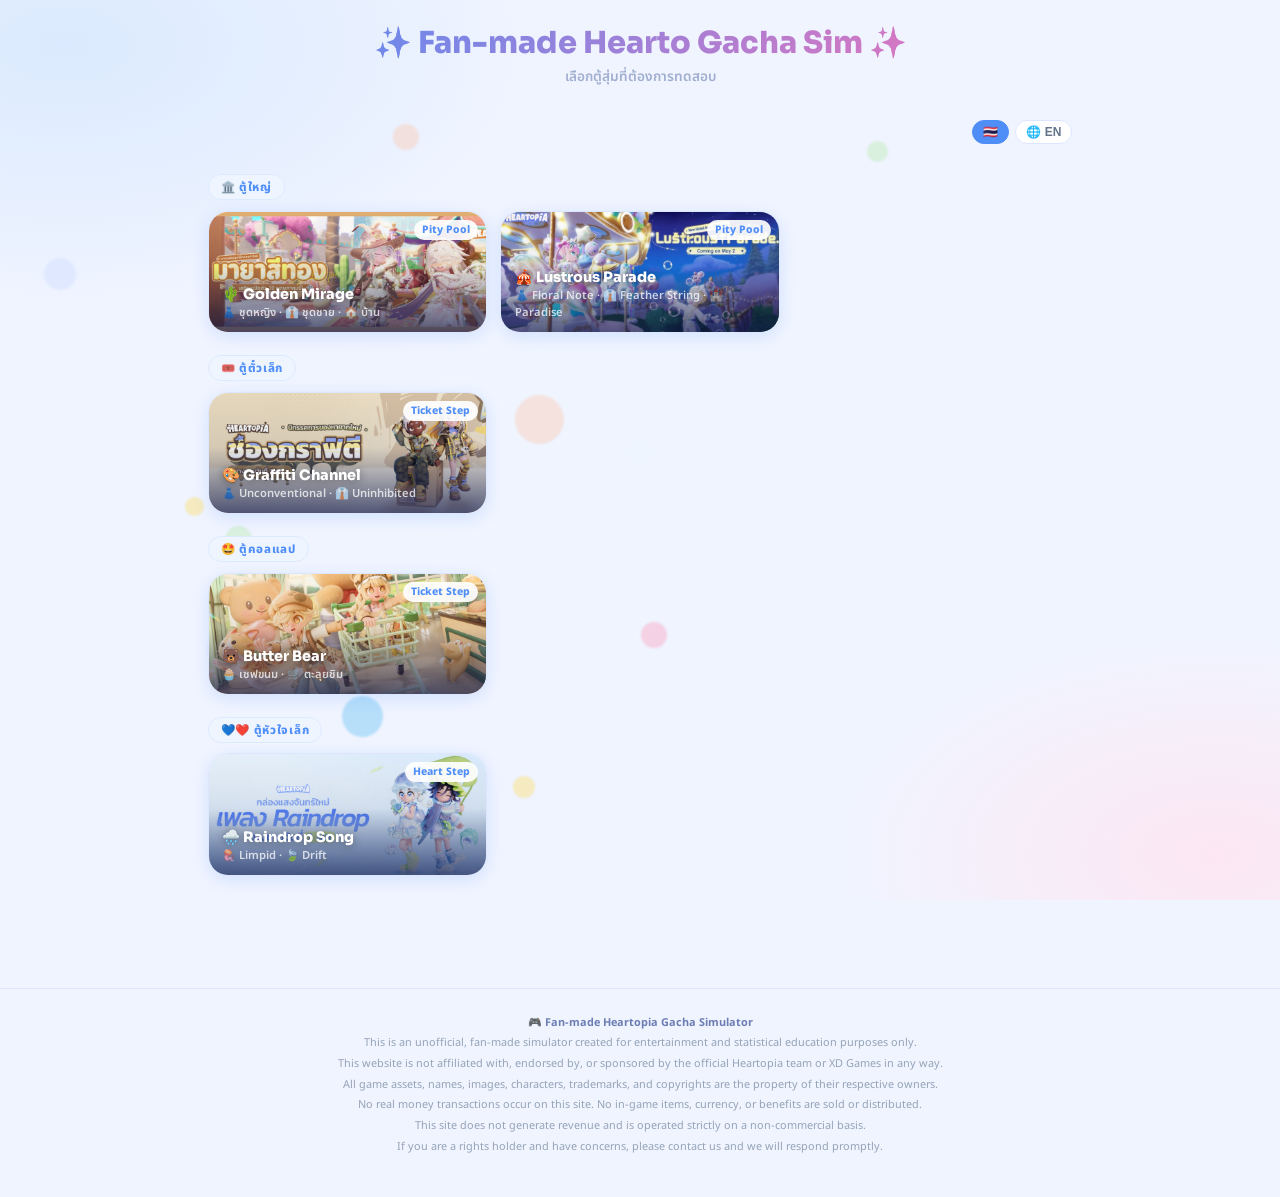
==== commit 84d961ac: "Update index.html" ====
--- a/index.html
+++ b/index.html
@@ -11,24 +11,26 @@
 <div id="bg-layer"></div>
 
 <div class="wrap">
-  <p class="portal-title">✨ Fan-made Hearto Gacha Sim ✨</p>
-  <p class="portal-sub">เลือกตู้สุ่มที่ต้องการทดสอบ</p>
+  <p class="portal-title" data-i18n="portalTitle">✨ Fan-made Hearto Gacha Sim ✨</p>
+  <p class="portal-sub" data-i18n="portalSub">เลือกตู้สุ่มที่ต้องการทดสอบ</p>
+  <div style="text-align:right;margin-bottom:.5rem"><div id="lang-switcher" style="display:inline-flex;gap:6px"></div></div>
   <div id="portal-root"></div>
 </div>
 
+<script src="i18n.js"></script>
 <script src="gacha-core.js"></script>
 <script src="gacha-database.js"></script>
 <script>
 const GROUP_META = {
-  big:    { label: '🏛️ ตู้ใหญ่',      order: 0 },
-  small:  { label: '🎟️ ตู้ตั๋วเล็ก',   order: 1 },
-  collab: { label: '🤩 ตู้คอลแลป',     order: 2 },
-  heart:  { label: '💙❤️ ตู้หัวใจเล็ก',  order: 3 }
+  big:    { label: () => t('groupBig'),      order: 0 },
+  small:  { label: () => t('groupSmall'),   order: 1 },
+  collab: { label: () => t('groupCollab'),     order: 2 },
+  heart:  { label: () => t('groupHeart'),  order: 3 }
 };
 const TYPE_BADGE = {
-  big:         'Pity Pool',
-  ticket_step: 'Ticket Step',
-  heart_step:  'Heart Step'
+  big: t('badgePityPool'),
+  ticket_step: t('badgeTicketStep'),
+  heart_step: t('badgeHeartStep')
 };
 
 // ── Deco bubbles ──
@@ -75,7 +77,7 @@
 
     const lbl = document.createElement('div');
     lbl.className = 'group-label';
-    lbl.textContent = meta.label;
+    lbl.textContent = typeof meta.label === "function" ? meta.label() : meta.label;
     root.appendChild(lbl);
 
     const grid = document.createElement('div');
@@ -104,6 +106,8 @@
   }
 }
 
+renderLangSwitcher("lang-switcher");
+applyI18n();
 render();
 </script>
 
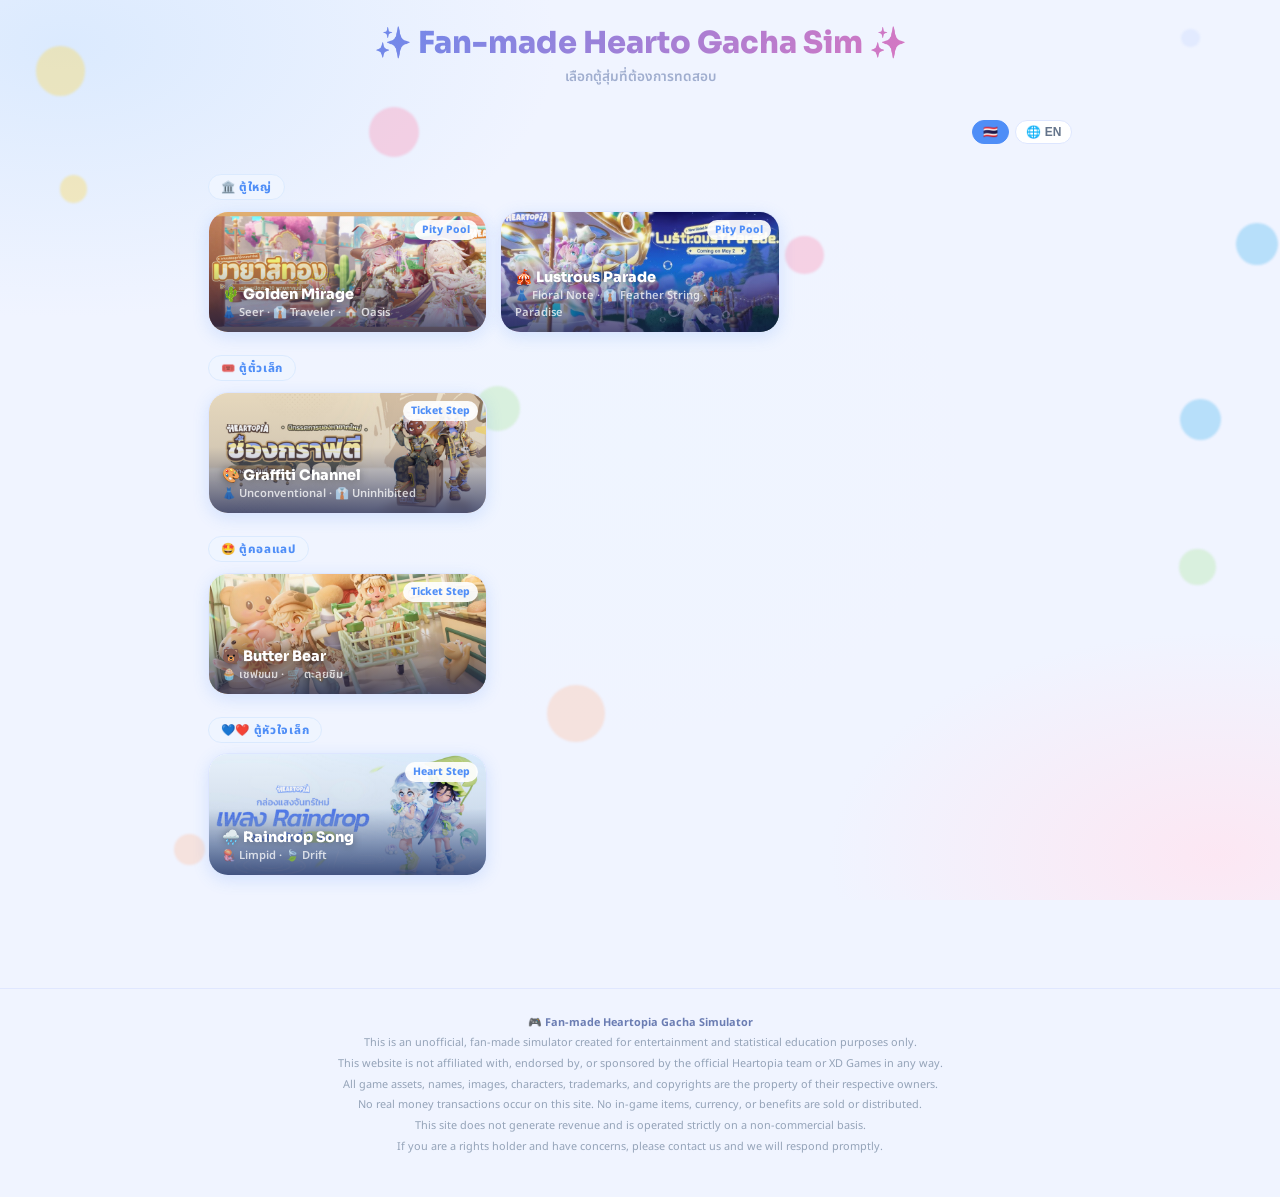
==== commit 39e7e2fd: "Update index.html" ====
--- a/index.html
+++ b/index.html
@@ -28,9 +28,9 @@
   heart:  { label: () => t('groupHeart'),  order: 3 }
 };
 const TYPE_BADGE = {
-  big: t('badgePityPool'),
-  ticket_step: t('badgeTicketStep'),
-  heart_step: t('badgeHeartStep')
+  big:         () => t('badgePityPool'),
+  ticket_step: () => t('badgeTicketStep'),
+  heart_step:  () => t('badgeHeartStep')
 };
 
 // ── Deco bubbles ──
@@ -98,7 +98,7 @@
             <div class="banner-title">${info.theme}</div>
             <div class="banner-meta">${subNames}</div>
           </div>
-          <span class="banner-type-badge">${TYPE_BADGE[info.cabinetType]||info.cabinetType}</span>
+          <span class="banner-type-badge">${(TYPE_BADGE[info.cabinetType]?.() ?? info.cabinetType)}</span>
         </a>
       `);
     }
--- a/style.css
+++ b/style.css
@@ -253,12 +253,15 @@
    Info Bar
    ══════════════════════════════════════ */
 .info-bar {
-  display: grid;
-  grid-template-columns: repeat(auto-fit, minmax(110px, 1fr));
+  display: flex;
+  flex-wrap: wrap;
   gap: .5rem;
   margin-bottom: .9rem;
 }
 .info-chip {
+  flex: 1 1 100px;
+  min-width: 90px;
+  max-width: 160px;
   background: var(--surface);
   border: 1.5px solid var(--border);
   border-radius: var(--r-lg);
@@ -278,7 +281,8 @@
 .info-chip.thb .v    { color: var(--pink); }
 .info-chip.hearts .v { color: var(--blue); }
 .info-chip.cleared {
-  grid-column: 1/-1;
+  flex: 1 1 100%;
+  max-width: 100%;
   background: linear-gradient(120deg, #ecfdf5, #f0fdf4);
   border-color: #6ee7b7;
 }
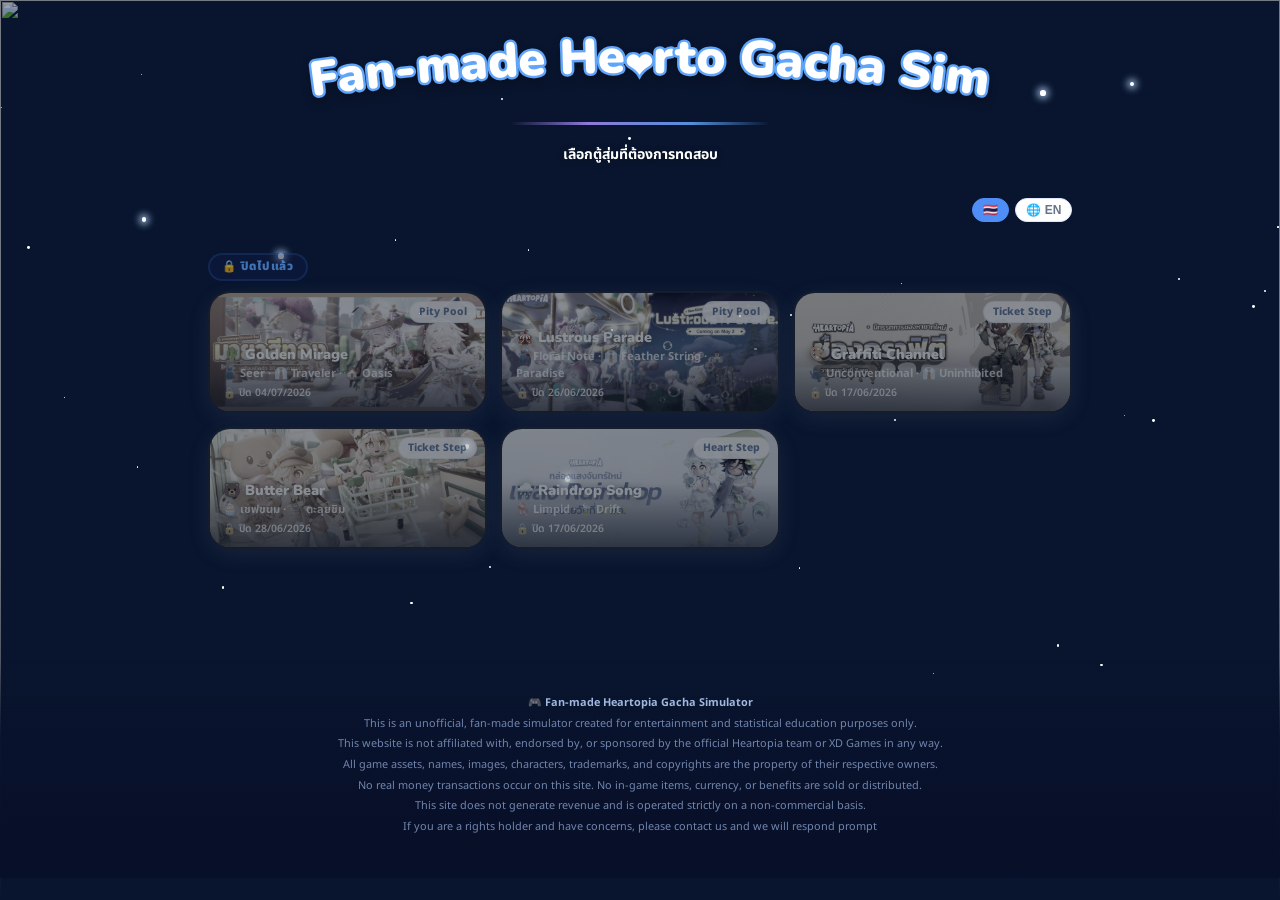
==== commit 734d00d8: "Add files via upload" ====
--- a/index.html
+++ b/index.html
@@ -5,6 +5,7 @@
 <meta name="viewport" content="width=device-width, initial-scale=1.0">
 <title>Heartopia — Gacha Simulator</title>
 <link rel="stylesheet" href="style.css">
+<script>(function(){var h=new Date().getHours();window._timeTheme=h>=5&&h<12?'morning':h>=12&&h<19?'evening':'night';document.documentElement.classList.add('theme-'+window._timeTheme);})();</script>
 </head>
 <body>
 
@@ -12,6 +13,7 @@
 
 <div class="wrap">
   <p class="portal-title" data-i18n="portalTitle">✨ Fan-made Hearto Gacha Sim ✨</p>
+  <div class="portal-divider"></div>
   <p class="portal-sub" data-i18n="portalSub">เลือกตู้สุ่มที่ต้องการทดสอบ</p>
   <div style="text-align:right;margin-bottom:.5rem"><div id="lang-switcher" style="display:inline-flex;gap:6px"></div></div>
   <div id="portal-root"></div>
@@ -20,6 +22,7 @@
 <script src="i18n.js"></script>
 <script src="gacha-core.js"></script>
 <script src="gacha-database.js"></script>
+<script src="fx.js" defer></script>
 <script>
 const GROUP_META = {
   big:    { label: () => t('groupBig'),      order: 0 },
@@ -33,22 +36,66 @@
   heart_step:  () => t('badgeHeartStep')
 };
 
-// ── Deco bubbles ──
+// ── Deco effects ตามช่วงเวลา ──
 (function() {
-  const colors = ['#ffd84a','#ff8fb2','#4db8f0','#b0e8a0','#ffc0a0','#c8d8ff'];
-  for (let i = 0; i < 12; i++) {
-    const b = document.createElement('div'); b.className = 'deco-bubble';
-    const size = 18 + Math.random() * 40;
-    b.style.cssText = `width:${size}px;height:${size}px;left:${Math.random()*100}vw;top:${Math.random()*100}vh;background:${colors[i%colors.length]};opacity:.35;animation-duration:${5+Math.random()*6}s;animation-delay:-${Math.random()*6}s;`;
-    document.body.appendChild(b);
+  const theme = window._timeTheme || 'morning';
+
+  if (theme === 'morning') {
+    // แสงซันไรส์จากมุมซ้ายบน
+    const NR = 7;
+    for (let i = 0; i < NR; i++) {
+      const r = document.createElement('div'); r.className = 'deco-ray';
+      const w = 45 + Math.random() * 75;
+      const leftPct = -4 + i * 3.5;           // กระจายจาก -4vw → ~20vw
+      const angle   = 8  + i * 11 + Math.random() * 7; // 8°→~84° แฉกขวา
+      r.style.cssText = `width:${w}px;height:130vh;left:${leftPct}vw;top:-4vh;margin-left:${-w/2}px;background:linear-gradient(to bottom,rgba(255,240,130,.26) 0%,transparent 60%);clip-path:polygon(50% 0%,0% 100%,100% 100%);transform:rotate(${angle}deg);transform-origin:50% 0%;animation-duration:${3+Math.random()*3}s;animation-delay:-${Math.random()*5}s;`;
+      document.body.appendChild(r);
+    }
+    // แสงสะท้อนเล็กๆ (blur น้อย เหมือน glint)
+    const glintPal = ['rgba(255,255,220,.9)','rgba(255,240,190,.85)','rgba(220,240,255,.9)','rgba(255,255,255,.95)'];
+    for (let i = 0; i < 9; i++) {
+      const b = document.createElement('div'); b.className = 'deco-bokeh';
+      const sz = 5 + Math.random() * 18;
+      const blur = 1.5 + Math.random() * 3.5;
+      b.style.cssText = `width:${sz}px;height:${sz}px;left:${Math.random()*70}vw;top:${5+Math.random()*55}vh;background:${glintPal[i%glintPal.length]};filter:blur(${blur}px);animation-duration:${3+Math.random()*4}s;animation-delay:-${Math.random()*6}s;`;
+      document.body.appendChild(b);
+    }
+
+  } else if (theme === 'evening') {
+    // sun rays จากมุมซ้าย แสงแดดช่วงบ่าย
+    const N = 8;
+    for (let i = 0; i < N; i++) {
+      const r = document.createElement('div'); r.className = 'deco-ray';
+      const w = 55 + Math.random() * 90;
+      const leftPct = -5 + i * 3.8;
+      const angle   = 6  + i * 12 + Math.random() * 8;
+      r.style.cssText = `width:${w}px;height:130vh;left:${leftPct}vw;top:-4vh;margin-left:${-w/2}px;background:linear-gradient(to bottom,rgba(255,210,80,.38) 0%,transparent 65%);clip-path:polygon(50% 0%,0% 100%,100% 100%);transform:rotate(${angle}deg);transform-origin:50% 0%;animation-duration:${2.2+Math.random()*2.5}s;animation-delay:-${Math.random()*4}s;`;
+      document.body.appendChild(r);
+    }
+
+  } else {
+    // night: ดาวเล็กๆ (น้อยลง)
+    for (let i = 0; i < 32; i++) {
+      const s = document.createElement('div'); s.className = 'deco-star';
+      const sz = .8 + Math.random() * 2.2;
+      s.style.cssText = `width:${sz}px;height:${sz}px;left:${Math.random()*100}vw;top:${Math.random()*75}vh;animation-duration:${.8+Math.random()*2.5}s;animation-delay:-${Math.random()*5}s;`;
+      document.body.appendChild(s);
+    }
+    // ดาวใหญ่ glow
+    for (let i = 0; i < 6; i++) {
+      const s = document.createElement('div'); s.className = 'deco-star';
+      const sz = 3 + Math.random() * 4;
+      s.style.cssText = `width:${sz}px;height:${sz}px;left:${Math.random()*100}vw;top:${Math.random()*58}vh;box-shadow:0 0 7px 3px rgba(180,215,255,.75);animation-duration:${1.2+Math.random()*2}s;animation-delay:-${Math.random()*4}s;`;
+      document.body.appendChild(s);
+    }
   }
 })();
 
-// ── Background จาก THEME_META (ใช้รูปของ theme แรกที่มี bgUrl) ──
+// ── Background ตามช่วงเวลา ──
 (function() {
-  const bgUrl = Object.values(THEME_META).map(t => t.bgUrl).find(u => u);
-  if (!bgUrl) return;
-  const img = document.createElement('img'); img.className = 'bg-img'; img.src = bgUrl;
+  const img = document.createElement('img');
+  img.className = 'bg-img';
+  img.src = 'images/BG_' + (window._timeTheme || 'morning') + '.png';
   document.getElementById('bg-layer').appendChild(img);
 })();
 
@@ -64,6 +111,40 @@
   return structure;
 }
 
+function isThemeExpired(themeKey) {
+  const end = THEME_META[themeKey]?.endDate;
+  if (!end) return false;
+  return end < new Date().toISOString().slice(0, 10);
+}
+
+function makeCard(themeKey, info, expired) {
+  const bannerUrl = getThemeBanner(themeKey);
+  const subNames  = info.ids.map(id => GACHA_DATABASE[id]?.label || id).join(' · ');
+  const meta      = THEME_META[themeKey] || {};
+  let endLabel = '';
+  if (meta.endDate) {
+    const d = new Date(meta.endDate);
+    const dd = String(d.getDate()).padStart(2,'0');
+    const mm = String(d.getMonth()+1).padStart(2,'0');
+    endLabel = `${dd}/${mm}/${d.getFullYear()}`;
+  }
+  return `
+    <a class="banner-card${expired ? ' banner-card--expired' : ''}"
+       href="simulator.html?theme=${encodeURIComponent(themeKey)}">
+      ${bannerUrl
+        ? `<img class="banner-img" src="${bannerUrl}" alt="${info.theme}">`
+        : `<div class="banner-placeholder">🎁</div>`}
+      <div class="banner-overlay"></div>
+      <div class="banner-content">
+        <div class="banner-title">${info.theme}</div>
+        <div class="banner-meta">${subNames}</div>
+        ${endLabel ? `<div class="banner-date">${expired ? t('bannerClosed') : t('bannerUntil')} ${endLabel}</div>` : ''}
+      </div>
+      <span class="banner-type-badge">${(TYPE_BADGE[info.cabinetType]?.() ?? info.cabinetType)}</span>
+    </a>
+  `;
+}
+
 function render() {
   const structure = buildStructure();
   const root = document.getElementById('portal-root');
@@ -72,8 +153,25 @@
   const sorted = Object.entries(structure)
     .sort(([a],[b]) => (GROUP_META[a]?.order??9) - (GROUP_META[b]?.order??9));
 
+  const expiredList = [];
+
   for (const [group, themes] of sorted) {
     const meta = GROUP_META[group] || { label: group };
+
+    // active: เรียงปิดช้าสุด (วันไกลสุด) ก่อน → ใกล้ปิดอยู่ล่าง
+    const activeEntries = Object.entries(themes)
+      .filter(([k]) => !isThemeExpired(k))
+      .sort(([a],[b]) => {
+        const da = THEME_META[a]?.endDate || '2099-01-01';
+        const db = THEME_META[b]?.endDate || '2099-01-01';
+        return da > db ? -1 : da < db ? 1 : 0;
+      });
+
+    Object.entries(themes)
+      .filter(([k]) => isThemeExpired(k))
+      .forEach(([k,v]) => expiredList.push({ themeKey: k, info: v }));
+
+    if (activeEntries.length === 0) continue;
 
     const lbl = document.createElement('div');
     lbl.className = 'group-label';
@@ -82,45 +180,96 @@
 
     const grid = document.createElement('div');
     grid.className = 'banner-grid';
-
-    for (const [themeKey, info] of Object.entries(themes)) {
-      // ดึง bannerUrl จาก THEME_META
-      const bannerUrl = getThemeBanner(themeKey);
-      const subNames  = info.ids.map(id => GACHA_DATABASE[id]?.label || id).join(' · ');
-
-      grid.insertAdjacentHTML('beforeend', `
-        <a class="banner-card" href="simulator.html?theme=${encodeURIComponent(themeKey)}">
-          ${bannerUrl
-            ? `<img class="banner-img" src="${bannerUrl}" alt="${info.theme}">`
-            : `<div class="banner-placeholder">🎁</div>`}
-          <div class="banner-overlay"></div>
-          <div class="banner-content">
-            <div class="banner-title">${info.theme}</div>
-            <div class="banner-meta">${subNames}</div>
-          </div>
-          <span class="banner-type-badge">${(TYPE_BADGE[info.cabinetType]?.() ?? info.cabinetType)}</span>
-        </a>
-      `);
-    }
+    activeEntries.forEach(([themeKey, info]) =>
+      grid.insertAdjacentHTML('beforeend', makeCard(themeKey, info, false)));
     root.appendChild(grid);
   }
+
+  // ── section ปิดไปแล้ว ──
+  if (expiredList.length > 0) {
+    const expLbl = document.createElement('div');
+    expLbl.className = 'group-label group-label--expired';
+    expLbl.textContent = t('groupExpired');
+    root.appendChild(expLbl);
+
+    const expGrid = document.createElement('div');
+    expGrid.className = 'banner-grid';
+    expiredList.forEach(({ themeKey, info }) =>
+      expGrid.insertAdjacentHTML('beforeend', makeCard(themeKey, info, true)));
+    root.appendChild(expGrid);
+  }
+}
+
+function buildArchTitle() {
+  const theme = window._timeTheme || 'morning';
+  const emMap  = { morning:'🍃', evening:'☀️', night:'🌟' };
+  const em     = emMap[theme];
+  const stroke = theme === 'night' ? '#60A5FA' : '#F472B6';
+  const shadow = theme === 'night' ? 'rgba(20,50,180,.55)' : 'rgba(170,40,100,.5)';
+  const NS = 'http://www.w3.org/2000/svg';
+
+  function el(tag, attrs) {
+    const e = document.createElementNS(NS, tag);
+    for (const [k,v] of Object.entries(attrs)) e.setAttribute(k, v);
+    return e;
+  }
+
+  const svg = el('svg', { viewBox:'0 0 700 96' });
+  svg.style.cssText = 'width:100%;max-width:680px;display:block;margin:0 auto;overflow:visible';
+
+  const defs = el('defs', {});
+
+  // Arc path — gentle smile
+  defs.appendChild(Object.assign(el('path', {
+    id:'portalArc', fill:'none',
+    d:'M -100,92 Q 360,8 820,92'
+  })));
+
+  // Drop shadow filter
+  const flt = el('filter', { id:'titleShadow', x:'-10%', width:'120%', y:'-50%', height:'200%' });
+  const fds = el('feDropShadow', { dx:'0', dy:'5', stdDeviation:'5', 'flood-color':'rgba(0,0,0,.22)' });
+  flt.appendChild(fds);
+  // 3D bottom fill
+  const flt2 = el('filter', { id:'titleBevel', x:'-10%', width:'120%', y:'-50%', height:'200%' });
+  const fds2 = el('feDropShadow', { dx:'0', dy:'3', stdDeviation:'0', 'flood-color':shadow });
+  flt2.appendChild(fds2);
+  defs.appendChild(flt); defs.appendChild(flt2);
+  svg.appendChild(defs);
+
+  // Text along arc
+  const txt = el('text', {
+    'font-family':"'Nunito','Noto Sans Thai',sans-serif",
+    'font-weight':'900', 'font-size':'50',
+    'text-anchor':'middle',
+    fill:'#fff',
+    stroke, 'stroke-width':'5', 'paint-order':'stroke fill',
+    filter:'url(#titleShadow)'
+  });
+
+  const tp = el('textPath', { href:'#portalArc', startOffset:'50%' });
+  const p1 = el('tspan', {}); p1.textContent = 'Fan-made He';
+  const hrt = el('tspan', { 'font-size':'34', 'baseline-shift':'-4' }); hrt.textContent = '❤︎';
+  const p2 = el('tspan', {}); p2.textContent = 'rto Gacha Sim';
+  tp.append(p1, hrt, p2);
+  txt.appendChild(tp);
+  svg.appendChild(txt);
+
+  const container = document.querySelector('.portal-title');
+  container.innerHTML = '';
+  container.appendChild(svg);
 }
 
 renderLangSwitcher("lang-switcher");
 applyI18n();
+buildArchTitle();
 render();
 </script>
 
-<footer style="position:relative;z-index:1;text-align:center;padding:1.5rem 1rem 2.5rem;margin-top:2rem;border-top:1px solid #e0e7ff;">
-  <p style="font-size:.68rem;color:#94a3b8;line-height:1.9;max-width:620px;margin:0 auto;">
-    🎮 <strong style="color:#6b7db3">Fan-made Heartopia Gacha Simulator</strong><br>
+<footer>
+  <p>🎮 <strong>Fan-made Heartopia Gacha Simulator</strong><br>
     This is an unofficial, fan-made simulator created for entertainment and statistical education purposes only.<br>
     This website is not affiliated with, endorsed by, or sponsored by the official Heartopia team or XD Games in any way.<br>
     All game assets, names, images, characters, trademarks, and copyrights are the property of their respective owners.<br>
     No real money transactions occur on this site. No in-game items, currency, or benefits are sold or distributed.<br>
     This site does not generate revenue and is operated strictly on a non-commercial basis.<br>
-    If you are a rights holder and have concerns, please contact us and we will respond promptly.
-  </p>
-</footer>
-</body>
-</html>
+    If you are a rights holder and have concerns, please contact us and we will respond prompt
--- a/style.css
+++ b/style.css
@@ -1,45 +1,83 @@
-@import url('https://fonts.googleapis.com/css2?family=Noto+Sans+Thai:wght@400;500;700;800&family=Sora:wght@600;700;800&display=swap');
-
-/* ══════════════════════════════════════
-   Palette — Blue & Pink Modern
+@import url('https://fonts.googleapis.com/css2?family=Nunito:wght@700;800;900&family=Noto+Sans+Thai:wght@400;500;700;800&family=Sora:wght@700;800;900&display=swap');
+
+/* ══════════════════════════════════════
+   Scrollbar — น่ารัก ฟ้า-ชมพู
+   ══════════════════════════════════════ */
+::-webkit-scrollbar              { width: 8px; height: 8px; }
+::-webkit-scrollbar-track        { background: transparent; }
+::-webkit-scrollbar-thumb        {
+  background: linear-gradient(180deg, #93C5FD 0%, #F9A8D4 100%);
+  border-radius: 99px;
+  border: 2px solid transparent;
+  background-clip: padding-box;
+}
+::-webkit-scrollbar-thumb:hover  {
+  background: linear-gradient(180deg, #60A5FA 0%, #F472B6 100%);
+  background-clip: padding-box;
+  border: 2px solid transparent;
+}
+::-webkit-scrollbar-corner       { background: transparent; }
+/* Firefox */
+* { scrollbar-width: thin; scrollbar-color: #93C5FD transparent; }
+
+/* ══════════════════════════════════════
+   Palette — Blue & Pink
    ══════════════════════════════════════ */
 :root {
-  --bg:        #f0f4ff;
-  --surface:   #ffffff;
-  --surface2:  #f7f9ff;
-
-  --blue:      #4f8ef7;
-  --blue-dk:   #2f6de0;
-  --blue-lt:   #dbeafe;
-  --blue-xlt:  #eff5ff;
-
-  --pink:      #f472b6;
-  --pink-dk:   #db2777;
-  --pink-lt:   #fce7f3;
-
-  --purple:    #a78bfa;
-  --purple-dk: #7c3aed;
-
-  --text:      #1e2d5a;
-  --text-soft: #6b7db3;
-  --text-muted:#a0aecf;
-
-  --border:    #dde6ff;
-  --shadow:    rgba(79,142,247,.18);
-  --shadow-pk: rgba(244,114,182,.18);
-
-  --green:     #34d399;
+  --bg:        #F0F4FF;
+  --surface:   #FFFFFF;
+  --surface2:  #EEF2FF;
+
+  --amber:     #5B8EF5;
+  --amber-dk:  #3B6ED4;
+  --amber-lt:  #DCE8FF;
+  --amber-xlt: #EEF4FF;
+
+  --rose:      #F472B6;
+  --rose-dk:   #C85C7A;
+  --rose-lt:   #FCE7F3;
+
+  --purple:    #A78BFA;
+  --purple-dk: #7C3AED;
+
+  --text:      #1E293B;
+  --text-soft: #475569;
+  --text-muted:#94A3B8;
+
+  --border:    #E2E8F0;
+  --shadow:    rgba(59,130,246,.12);
+  --shadow-pk: rgba(244,114,182,.14);
+
+  --green:     #34D399;
   --green-dk:  #059669;
-  --red:       #f87171;
-
-  --r-sm:  8px;
-  --r:     14px;
-  --r-lg:  20px;
-  --r-xl:  28px;
+  --red:       #F87171;
+  --orange:    #FB923C;
+  --teal:      #2DD4BF;
+  --yellow-dk: #B45309;
+
+  /* alias ที่โค้ด JS ใช้ */
+  --blue:      #5B8EF5;
+  --blue-dk:   #3B6ED4;
+  --blue-lt:   #DCE8FF;
+  --blue-xlt:  #EEF4FF;
+  --pink:      #F472B6;
+  --pink-dk:   #C85C7A;
+  --pink-lt:   #FCE7F3;
+
+  --r-sm:  10px;
+  --r:     16px;
+  --r-lg:  22px;
+  --r-xl:  32px;
   --r-pill:999px;
 
-  --font-ui:  'Noto Sans Thai', 'Sora', sans-serif;
-  --font-head:'Sora', 'Noto Sans Thai', sans-serif;
+  --font-ui:  'Noto Sans Thai', 'Nunito', sans-serif;
+  --font-head:'Nunito', 'Noto Sans Thai', sans-serif;
+}
+
+/* ── Custom Heart Cursor ── */
+:root {
+  --cursor-normal: url("data:image/svg+xml,%3Csvg xmlns='http://www.w3.org/2000/svg' width='32' height='32' viewBox='0 0 32 32'%3E%3Cpath d='M16 27C16 27 3.5 18.5 3.5 10.5A6.5 6.5 0 0 1 16 8.2A6.5 6.5 0 0 1 28.5 10.5C28.5 18.5 16 27 16 27Z' fill='%235B8EF5' stroke='white' stroke-width='2.5' stroke-linejoin='round'/%3E%3Ccircle cx='11' cy='11' r='2.2' fill='rgba(255,255,255,0.45)'/%3E%3C/svg%3E") 16 27, auto;
+  --cursor-pointer: url("data:image/svg+xml,%3Csvg xmlns='http://www.w3.org/2000/svg' width='32' height='32' viewBox='0 0 32 32'%3E%3Cpath d='M16 27C16 27 3.5 18.5 3.5 10.5A6.5 6.5 0 0 1 16 8.2A6.5 6.5 0 0 1 28.5 10.5C28.5 18.5 16 27 16 27Z' fill='%23F472B6' stroke='white' stroke-width='2.5' stroke-linejoin='round'/%3E%3Ccircle cx='11' cy='11' r='2.2' fill='rgba(255,255,255,0.45)'/%3E%3C/svg%3E") 16 27, pointer;
 }
 
 *, *::before, *::after { box-sizing: border-box; margin: 0; padding: 0; }
@@ -51,38 +89,80 @@
   background: var(--bg);
   min-height: 100vh;
   overflow-x: hidden;
+  cursor: var(--cursor-normal);
+}
+
+a, button, [onclick], .sub-btn, .pull-btn, .back, .banner-card,
+.lang-btn, summary, .btn-danger, input[type="number"],
+input[type="button"], input[type="submit"] {
+  cursor: var(--cursor-pointer);
 }
 
 /* ── background ── */
 #bg-layer {
   position: fixed; inset: 0; z-index: 0;
   background:
-    radial-gradient(ellipse 70% 55% at 5%  5%,  #dbeafe 0%, transparent 55%),
-    radial-gradient(ellipse 55% 45% at 95% 95%, #fce7f3 0%, transparent 55%),
-    radial-gradient(ellipse 40% 50% at 50% 50%, #eff5ff 0%, transparent 65%),
-    #f0f4ff;
+    radial-gradient(ellipse 70% 55% at 5%  5%,  #DCE8FF 0%, transparent 55%),
+    radial-gradient(ellipse 55% 45% at 95% 95%, #FCE7F3 0%, transparent 55%),
+    radial-gradient(ellipse 40% 50% at 50% 50%, #EEF4FF 0%, transparent 65%),
+    #F0F4FF;
 }
 #bg-layer img.bg-img {
+  --bg-final-opacity: .78;
   position: absolute; inset: 0;
   width: 100%; height: 100%;
   object-fit: cover;
-  opacity: .12;
-  filter: blur(3px) saturate(1.3);
-}
-
-/* ── floating orbs ── */
-.deco-bubble {
-  position: fixed;
-  border-radius: 50%;
+  opacity: 0;
+  filter: saturate(1.15);
+  animation: bgFadeIn 1.8s cubic-bezier(.4,0,.2,1) forwards;
+}
+@keyframes bgFadeIn {
+  from { opacity: 0; }
+  to   { opacity: var(--bg-final-opacity); }
+}
+
+/* ── BG: fade บน (ชัด) → ล่าง (เฟด) ── */
+#bg-layer::after {
+  content: '';
+  position: absolute; inset: 0; z-index: 2;
+  background: linear-gradient(to bottom, transparent 60%, var(--bg) 100%);
   pointer-events: none;
-  z-index: 0;
-  filter: blur(1px);
-  animation: orb linear infinite;
-}
-@keyframes orb {
-  0%   { transform: translateY(0)    scale(1);    opacity: .5; }
-  50%  { transform: translateY(-22px) scale(1.05); opacity: .3; }
-  100% { transform: translateY(0)    scale(1);    opacity: .5; }
+}
+
+/* ── Morning: light reflection spots ── */
+.deco-bokeh {
+  position: fixed; border-radius: 50%; pointer-events: none; z-index: 0;
+  /* blur set per-element in JS */
+  animation: bokehFloat ease-in-out infinite;
+}
+@keyframes bokehFloat {
+  0%   { transform: translateY(0)     translateX(0)    scale(1);    opacity: .65; }
+  40%  { transform: translateY(-18px) translateX(8px)  scale(1.08); opacity: .35; }
+  70%  { transform: translateY(-9px)  translateX(-5px) scale(.95);  opacity: .55; }
+  100% { transform: translateY(0)     translateX(0)    scale(1);    opacity: .65; }
+}
+
+/* ── Evening: sun rays ── */
+.deco-ray {
+  position: fixed; top: -8vh; left: 50%;
+  pointer-events: none; z-index: 0;
+  transform-origin: top center;
+  animation: rayPulse ease-in-out infinite alternate;
+}
+@keyframes rayPulse {
+  from { opacity: .10; }
+  to   { opacity: .26; }
+}
+
+/* ── Night: twinkling stars ── */
+.deco-star {
+  position: fixed; border-radius: 50%; pointer-events: none; z-index: 0;
+  background: #fff;
+  animation: starTwinkle ease-in-out infinite alternate;
+}
+@keyframes starTwinkle {
+  from { opacity: .06; transform: scale(.5); }
+  to   { opacity: 1;   transform: scale(1.3); }
 }
 
 /* ══════════════════════════════════════
@@ -103,22 +183,22 @@
 .back {
   display: inline-flex; align-items: center; gap: 4px;
   background: var(--surface);
-  border: 1.5px solid var(--border);
+  border: 2px solid var(--border);
   border-radius: var(--r-pill);
   padding: .38rem 1rem;
   color: var(--text-soft);
-  font-size: .8rem; font-weight: 700;
+  font-size: .8rem; font-weight: 800;
   text-decoration: none;
-  box-shadow: 0 2px 8px var(--shadow);
+  box-shadow: 0 3px 0 var(--border), 0 4px 12px var(--shadow);
   transition: transform .15s, box-shadow .15s;
 }
-.back:hover { transform: translateY(-2px); box-shadow: 0 5px 14px var(--shadow); color: var(--blue); }
-.back:active { transform: translateY(1px); box-shadow: none; }
+.back:hover { transform: translateY(-2px); box-shadow: 0 5px 0 var(--border), 0 8px 16px var(--shadow); color: var(--amber); }
+.back:active { transform: translateY(2px); box-shadow: 0 1px 0 var(--border); }
 
 .nav h1 {
   font-family: var(--font-head);
-  font-size: 1.1rem; font-weight: 800;
-  background: linear-gradient(120deg, var(--blue), var(--pink));
+  font-size: 1.1rem; font-weight: 900;
+  background: linear-gradient(120deg, var(--amber), var(--rose));
   -webkit-background-clip: text; -webkit-text-fill-color: transparent;
 }
 
@@ -126,29 +206,35 @@
    Portal
    ══════════════════════════════════════ */
 .portal-title {
-  font-family: var(--font-head);
-  font-size: 1.9rem; font-weight: 800;
-  text-align: center;
-  background: linear-gradient(120deg, var(--blue), var(--pink));
-  -webkit-background-clip: text; -webkit-text-fill-color: transparent;
   margin-bottom: .3rem;
+  font-size: 0;            /* ซ่อน text เดิม — content เป็น SVG แทน */
+  background: none;
+  text-shadow: none;
+  -webkit-text-fill-color: transparent;
+}
+.portal-divider {
+  width: 260px; height: 3px; margin: .1rem auto 1.2rem;
+  background: linear-gradient(to right, transparent, var(--rose) 30%, var(--amber) 70%, transparent);
+  border-radius: 99px;
+  opacity: .85;
 }
 .portal-sub {
   text-align: center;
-  color: var(--text-muted);
-  font-size: .85rem; font-weight: 600;
+  color: #fff;
+  font-size: .88rem; font-weight: 700;
+  text-shadow: 0 1px 6px rgba(0,0,0,.35);
   margin-bottom: 2rem;
 }
 
 /* ── group label ── */
 .group-label {
   display: inline-flex; align-items: center; gap: 6px;
-  font-size: .72rem; font-weight: 800;
+  font-size: .72rem; font-weight: 900;
   letter-spacing: .06em; text-transform: uppercase;
-  color: var(--blue);
-  background: var(--blue-xlt);
-  border: 1.5px solid var(--blue-lt);
-  padding: .22rem .75rem;
+  color: var(--amber-dk);
+  background: var(--amber-xlt);
+  border: 2px solid var(--amber-lt);
+  padding: .22rem .8rem;
   border-radius: var(--r-pill);
   margin: 1.4rem 0 .65rem;
 }
@@ -165,60 +251,70 @@
 .banner-card {
   position: relative; display: block; text-decoration: none;
   background: var(--surface);
-  border: 1.5px solid var(--border);
+  border: 2.5px solid var(--border);
   border-radius: var(--r-lg);
   overflow: hidden;
   aspect-ratio: 16 / 7;
-  box-shadow: 0 4px 16px var(--shadow);
+  box-shadow: 0 6px 22px var(--shadow);
   transition: transform .2s cubic-bezier(.34,1.4,.64,1), box-shadow .2s;
 }
 .banner-card:hover {
-  transform: translateY(-5px) scale(1.02);
-  box-shadow: 0 12px 30px var(--shadow);
-}
-.banner-card:active { transform: translateY(0) scale(.99); }
+  transform: translateY(-6px) scale(1.02);
+  box-shadow: 0 14px 36px var(--shadow);
+}
+.banner-card:active { transform: translateY(2px) scale(.99); box-shadow: 0 3px 10px var(--shadow); }
 
 .banner-card .banner-img { position: absolute; inset: 0; width: 100%; height: 100%; object-fit: cover; }
 .banner-card .banner-overlay {
   position: absolute; inset: 0;
-  background: linear-gradient(to top, rgba(20,30,80,.72) 0%, rgba(20,30,80,.08) 55%, transparent 100%);
+  background: linear-gradient(to top, rgba(15,30,80,.68) 0%, rgba(15,30,80,.05) 55%, transparent 100%);
 }
 .banner-card .banner-placeholder {
   position: absolute; inset: 0;
   display: flex; align-items: center; justify-content: center;
   font-size: 2.8rem;
-  background: linear-gradient(135deg, var(--blue-lt), var(--pink-lt));
+  background: linear-gradient(135deg, var(--amber-lt), var(--rose-lt));
 }
 .banner-card .banner-content { position: absolute; bottom: 0; left: 0; right: 0; padding: .65rem .85rem; }
 .banner-card .banner-title {
   font-family: var(--font-head);
-  font-weight: 800; font-size: .9rem;
+  font-weight: 900; font-size: .9rem;
   color: #fff;
-  text-shadow: 0 1px 8px rgba(0,0,0,.4);
-}
-.banner-card .banner-meta { font-size: .7rem; color: rgba(255,255,255,.75); margin-top: 1px; font-weight: 600; }
+  text-shadow: 0 1px 8px rgba(0,0,0,.45);
+}
+.banner-card .banner-meta { font-size: .7rem; color: rgba(255,255,255,.78); margin-top: 1px; font-weight: 700; }
+.banner-card .banner-date { font-size: .65rem; color: rgba(255,255,255,.65); margin-top: 3px; font-weight: 600; }
+
+/* ── ตู้ที่ปิดแล้ว ── */
+.banner-card--expired { cursor: default; filter: grayscale(.7) brightness(.75); opacity: .7; }
+.banner-card--expired:hover { transform: none; box-shadow: 0 4px 18px rgba(0,0,0,.18); }
+.banner-card--expired .banner-date { color: rgba(255,255,255,.8); }
+.group-label--expired { opacity: .65; }
 .banner-card .banner-type-badge {
   position: absolute; top: .5rem; right: .5rem;
   background: rgba(255,255,255,.92);
   border-radius: var(--r-pill);
-  padding: 2px 8px;
+  padding: 2px 9px;
   font-size: .65rem; font-weight: 800;
-  color: var(--blue);
+  color: var(--amber-dk);
+  border: 1.5px solid var(--amber-lt);
 }
 
 /* ══════════════════════════════════════
    Selector Block
    ══════════════════════════════════════ */
 .selector-block {
-  background: var(--surface);
+  background: rgba(255,252,245,.85);
+  backdrop-filter: blur(14px);
+  -webkit-backdrop-filter: blur(14px);
   border: 1.5px solid var(--border);
   border-radius: var(--r-lg);
   padding: .8rem .95rem;
   margin-bottom: .7rem;
-  box-shadow: 0 2px 10px rgba(79,142,247,.07);
+  box-shadow: 0 3px 14px rgba(200,130,60,.08);
 }
 .selector-title {
-  font-size: .68rem; font-weight: 800;
+  font-size: .68rem; font-weight: 900;
   color: var(--text-muted);
   letter-spacing: .07em; text-transform: uppercase;
   margin-bottom: .5rem;
@@ -226,27 +322,29 @@
 .flex-buttons { display: flex; flex-wrap: wrap; gap: .38rem; }
 
 .sub-btn {
-  padding: .34rem .85rem;
-  background: var(--surface2);
+  padding: .36rem .9rem;
+  background: var(--surface);
   border: 1.5px solid var(--border);
   border-radius: var(--r-pill);
   color: var(--text-soft);
   font-size: .8rem; font-weight: 700;
-  cursor: pointer; font-family: var(--font-ui);
+  font-family: var(--font-ui);
   transition: transform .12s, background .15s, border-color .15s, color .15s, box-shadow .12s;
+  box-shadow: 0 2px 8px rgba(0,0,0,.05);
 }
 .sub-btn:hover {
   transform: translateY(-2px);
-  border-color: var(--blue);
-  color: var(--blue);
-  box-shadow: 0 4px 10px var(--shadow);
+  border-color: var(--amber-lt);
+  color: var(--amber-dk);
+  box-shadow: 0 4px 14px rgba(245,164,74,.2);
 }
 .sub-btn:active { transform: translateY(1px); box-shadow: none; }
 .sub-btn.active {
-  background: linear-gradient(120deg, var(--blue), #6faaf9);
-  border-color: var(--blue-dk);
+  background: linear-gradient(135deg, #7BB6F8, var(--amber));
+  border-color: transparent;
   color: #fff;
-  box-shadow: 0 4px 12px var(--shadow);
+  box-shadow: 0 4px 14px rgba(59,130,246,.35);
+  text-shadow: 0 1px 3px rgba(20,60,160,.22);
 }
 
 /* ══════════════════════════════════════
@@ -267,24 +365,24 @@
   border-radius: var(--r-lg);
   padding: .6rem .75rem;
   text-align: center;
-  box-shadow: 0 2px 8px rgba(79,142,247,.06);
+  box-shadow: 0 3px 12px rgba(200,130,60,.07);
 }
 .info-chip .v {
   font-family: var(--font-head);
-  font-size: 1.2rem; font-weight: 800;
-  color: var(--blue);
+  font-size: 1.2rem; font-weight: 900;
+  color: var(--amber-dk);
   line-height: 1.1;
 }
-.info-chip .l { font-size: .62rem; font-weight: 700; color: var(--text-muted); margin-top: 2px; }
-.info-chip.good .v   { color: var(--green); }
+.info-chip .l { font-size: .62rem; font-weight: 800; color: var(--text-muted); margin-top: 2px; }
+.info-chip.good .v   { color: var(--green-dk); }
 .info-chip.warn .v   { color: var(--red); }
-.info-chip.thb .v    { color: var(--pink); }
-.info-chip.hearts .v { color: var(--blue); }
+.info-chip.thb .v    { color: var(--rose-dk); }
+.info-chip.hearts .v { color: var(--amber-dk); }
 .info-chip.cleared {
   flex: 1 1 100%;
   max-width: 100%;
-  background: linear-gradient(120deg, #ecfdf5, #f0fdf4);
-  border-color: #6ee7b7;
+  background: linear-gradient(120deg, #F0FDF4, #ECFDF5);
+  border-color: #86EFAC;
 }
 .info-chip.cleared .v { color: var(--green-dk); font-size: .95rem; }
 
@@ -299,74 +397,92 @@
   border: none; border-radius: var(--r-pill);
   font-family: var(--font-ui);
   font-size: .95rem; font-weight: 800;
-  cursor: pointer;
-  transition: transform .14s cubic-bezier(.34,1.5,.64,1), box-shadow .14s;
+  transition: transform .14s cubic-bezier(.34,1.5,.64,1), box-shadow .14s, filter .14s;
   letter-spacing: .01em;
 }
-.pull-btn:active { transform: translateY(3px) scale(.98) !important; box-shadow: none !important; }
-.pull-btn:disabled { opacity: .4; cursor: not-allowed; transform: none !important; }
+.pull-btn:active { transform: translateY(2px) scale(.98) !important; filter: brightness(.95); box-shadow: 0 2px 8px rgba(0,0,0,.1) !important; }
+.pull-btn:disabled { opacity: .4; cursor: not-allowed; transform: none !important; filter: none; }
 
 .pull1 {
-  background: linear-gradient(120deg, #60a5fa, var(--blue));
+  background: linear-gradient(135deg, #7BB6F8, #4f8ef7);
   color: #fff;
-  box-shadow: 0 5px 0 var(--blue-dk), 0 8px 20px var(--shadow);
-}
-.pull1:hover { transform: translateY(-3px); box-shadow: 0 8px 0 var(--blue-dk), 0 12px 24px var(--shadow); }
+  box-shadow: 0 4px 18px rgba(79,142,247,.45);
+  text-shadow: 0 1px 3px rgba(20,60,160,.25);
+  border: 1.5px solid rgba(255,255,255,.35);
+}
+.pull1:hover { transform: translateY(-3px); box-shadow: 0 8px 26px rgba(79,142,247,.55); filter: brightness(1.04); }
 
 .pull10 {
-  background: linear-gradient(120deg, #f9a8d4, var(--pink));
+  background: linear-gradient(135deg, #F9A8D4, #F472B6);
   color: #fff;
-  box-shadow: 0 5px 0 var(--pink-dk), 0 8px 20px var(--shadow-pk);
-}
-.pull10:hover { transform: translateY(-3px); box-shadow: 0 8px 0 var(--pink-dk), 0 12px 24px var(--shadow-pk); }
+  box-shadow: 0 4px 18px rgba(244,114,182,.45);
+  text-shadow: 0 1px 3px rgba(150,50,80,.22);
+  border: 1.5px solid rgba(255,255,255,.35);
+}
+.pull10:hover { transform: translateY(-3px); box-shadow: 0 8px 26px rgba(244,114,182,.55); filter: brightness(1.04); }
 
 .reset-pull {
   flex: 0 0 auto; min-width: auto;
   background: var(--surface);
   color: var(--text-muted);
   border: 1.5px solid var(--border);
-  box-shadow: 0 2px 8px rgba(0,0,0,.05);
-}
-.reset-pull:hover { color: var(--red); border-color: #fca5a5; transform: translateY(-2px); }
+  box-shadow: 0 2px 10px rgba(0,0,0,.06);
+  font-weight: 700;
+}
+.reset-pull:hover { color: var(--red); border-color: #FECDD3; transform: translateY(-2px); box-shadow: 0 5px 16px rgba(248,113,113,.2); }
 
 .compare-btn {
   flex: 0 0 auto; min-width: auto;
-  background: linear-gradient(120deg, #a78bfa, #6366f1);
+  background: linear-gradient(135deg, #C8A8F0, #9B6EE0);
   color: #fff;
-  box-shadow: 0 5px 0 #5b21b6, 0 8px 20px rgba(167,139,250,.3);
-}
-.compare-btn:hover { transform: translateY(-3px); box-shadow: 0 8px 0 #5b21b6, 0 12px 24px rgba(167,139,250,.35); }
-
-.cost-tag { display: block; font-size: .68rem; font-weight: 600; opacity: .85; margin-top: 2px; }
+  box-shadow: 0 4px 18px rgba(155,110,224,.38);
+  font-weight: 800;
+  text-shadow: 0 1px 3px rgba(80,30,140,.22);
+  border: 1.5px solid rgba(255,255,255,.3);
+}
+.compare-btn:hover { transform: translateY(-3px); box-shadow: 0 8px 26px rgba(155,110,224,.5); filter: brightness(1.05); }
+
+.cost-tag { display: block; font-size: .68rem; font-weight: 700; opacity: .88; margin-top: 2px; }
 
 /* ══════════════════════════════════════
    Stage
    ══════════════════════════════════════ */
 .stage {
   min-height: 200px;
-  background: linear-gradient(140deg, var(--blue-xlt) 0%, var(--pink-lt) 100%);
-  border: 1.5px solid var(--blue-lt);
+  background: linear-gradient(140deg, var(--amber-xlt) 0%, var(--rose-lt) 100%);
+  border: 1.5px solid var(--amber-lt);
   border-radius: var(--r-xl);
   padding: 1.1rem;
   margin-bottom: .9rem;
   display: flex; align-items: center; justify-content: center;
   position: relative; overflow: hidden;
+  box-shadow: inset 0 2px 0 rgba(255,255,255,.6), 0 4px 18px rgba(200,130,60,.1);
 }
 .stage::before {
   content: '';
   position: absolute;
-  width: 220px; height: 220px;
+  width: 240px; height: 240px;
   border-radius: 50%;
   background: radial-gradient(circle, rgba(244,114,182,.12), transparent 70%);
   top: -80px; right: -60px;
   pointer-events: none;
 }
-.stage-empty { color: var(--text-muted); font-size: .88rem; font-weight: 700; }
+.stage::after {
+  content: '';
+  position: absolute;
+  width: 180px; height: 180px;
+  border-radius: 50%;
+  background: radial-gradient(circle, rgba(79,142,247,.1), transparent 70%);
+  bottom: -60px; left: -40px;
+  pointer-events: none;
+}
+.stage-empty { color: var(--text-muted); font-size: .88rem; font-weight: 800; }
 
 /* ══════════════════════════════════════
    Card Grid
    ══════════════════════════════════════ */
 .card-grid {
+  perspective: 1000px;
   display: grid;
   grid-template-columns: repeat(auto-fill, minmax(105px, 1fr));
   gap: .65rem;
@@ -379,23 +495,26 @@
   animation: cardDrop .35s cubic-bezier(.34,1.5,.64,1) both;
 }
 @keyframes cardDrop {
-  from { opacity: 0; transform: translateY(-24px) scale(.85); }
+  from { opacity: 0; transform: translateY(-28px) scale(.82); }
   to   { opacity: 1; transform: none; }
 }
 
-/* หลังไพ่ — ฟ้าสด */
+/* หลังไพ่ — ตาม theme (default = morning 🍃) */
 .gacha-card-holder::after {
-  content: '💙';
+  content: '🍃';
   position: absolute; inset: 0;
-  background: linear-gradient(150deg, #60a5fa, #2563eb);
+  background: linear-gradient(150deg, #EEF4FF, #C7DAFF);
   display: flex; align-items: center; justify-content: center;
   font-size: 2rem; z-index: 10; border-radius: var(--r-lg);
-  transition: opacity .38s, transform .38s cubic-bezier(.4,0,.2,1);
-  box-shadow: inset 0 2px 0 rgba(255,255,255,.25);
+  transition: opacity .5s cubic-bezier(.4,0,.2,1),
+              transform .5s cubic-bezier(.4,0,.2,1);
+  box-shadow: inset 0 2px 0 rgba(255,255,255,.55);
   overflow: hidden;
+  backface-visibility: hidden;
+  -webkit-backface-visibility: hidden;
 }
 .gacha-card-holder.is-revealed::after {
-  opacity: 0; transform: scale(.55) rotateY(90deg); pointer-events: none;
+  opacity: 0; transform: scale(.5) rotateY(90deg); pointer-events: none;
 }
 
 /* หน้าไพ่ */
@@ -404,24 +523,25 @@
   display: flex; flex-direction: column;
   align-items: center; justify-content: space-between;
   text-align: center; padding: .5rem .4rem .45rem;
-  background: linear-gradient(160deg, #eff8ff, #f9fbff);
-  border: 2px solid var(--blue-lt);
+  background: linear-gradient(160deg, #FAFCFF, #F0F5FF);
+  border: 2.5px solid var(--amber-lt);
   border-radius: var(--r-lg);
   font-family: var(--font-ui);
+  overflow: hidden;
+  box-shadow: inset 0 1px 0 rgba(255,255,255,.8);
 }
 .item-card.rare {
-  background: linear-gradient(160deg, #fdf4ff, #faf5ff);
-  border-color: var(--purple);
-  box-shadow: inset 0 0 18px rgba(167,139,250,.12);
+  background: linear-gradient(160deg, #FDF4FF, #FAF0FF);
+  border-color: #D8B8F8;
+  box-shadow: inset 0 0 18px rgba(183,139,250,.1), inset 0 1px 0 rgba(255,255,255,.8);
 }
 .item-card.special {
-  background: linear-gradient(160deg, #fff0f8, #fdf2f8);
-  border-color: var(--pink);
-  box-shadow: inset 0 0 18px rgba(244,114,182,.12);
+  background: linear-gradient(160deg, #FFF0F8, #FDE8F3);
+  border-color: var(--rose);
+  box-shadow: inset 0 0 18px rgba(244,143,171,.12), inset 0 1px 0 rgba(255,255,255,.8);
 }
 
 /* ── Rainbow border (🌈 tag & special) ── */
-/* holder กลายเป็น clip box, ::before เป็น conic หมุน, card ลอยบน z-index 1 */
 .gacha-card-holder.is-rainbow {
   padding: 3px;
   overflow: hidden;
@@ -434,8 +554,8 @@
   width: 300%; height: 300%;
   background: conic-gradient(
     from 0deg,
-    #ff6b6b, #ffa94d, #ffe066, #69db7c,
-    #4dabf7, #9775fa, #f783ac, #ff6b6b
+    #ff8080, #ffb84d, #ffe066, #7AE08C,
+    #6ABAFF, #C09AE8, #F9B0C8, #ff8080
   );
   animation: rbRotate 2.5s linear infinite;
   z-index: 0;
@@ -448,32 +568,33 @@
   inset: unset; width: 100%;
   border: none;
   border-radius: calc(var(--r-lg) - 2px);
-  background: linear-gradient(160deg, #fdf4ff, #faf5ff);
+  background: linear-gradient(160deg, #FDF4FF, #FAF0FF);
 }
 .gacha-card-holder.is-rainbow .item-card.rare {
-  background: linear-gradient(160deg, #fdf4ff, #faf5ff);
+  background: linear-gradient(160deg, #FDF4FF, #FAF0FF);
 }
 .gacha-card-holder.is-rainbow .item-card.special {
-  background: linear-gradient(160deg, #fff8e1, #fff0f8);
+  background: linear-gradient(160deg, #FFF8E0, #FFF0F8);
 }
 
 .item-card .badge {
-  font-size: .6rem; font-weight: 800; padding: 2px 7px;
+  font-size: .6rem; font-weight: 900; padding: 2px 7px;
   border-radius: var(--r-pill);
-  background: var(--blue-lt); color: var(--blue-dk);
-}
-.item-card.rare    .badge { background: #f3e8ff; color: var(--purple-dk); }
-.item-card.special .badge { background: var(--pink-lt); color: var(--pink-dk); }
+  background: var(--amber-lt); color: var(--amber-dk);
+  border: 1px solid rgba(245,164,74,.25);
+}
+.item-card.rare    .badge { background: #EDE0FF; color: var(--purple-dk); border-color: rgba(183,139,250,.3); }
+.item-card.special .badge { background: var(--rose-lt); color: var(--rose-dk); border-color: rgba(244,143,171,.3); }
 
 .item-card .card-name {
   flex-grow: 1;
   display: flex; align-items: center; justify-content: center;
-  font-size: .63rem; font-weight: 700; line-height: 1.3;
+  font-size: .63rem; font-weight: 800; line-height: 1.3;
   color: var(--text); padding: .15rem 0;
   word-break: break-word;
 }
 .item-card.rare    .card-name { color: var(--purple-dk); }
-.item-card.special .card-name { color: var(--pink-dk); }
+.item-card.special .card-name { color: var(--rose-dk); }
 
 .item-card .debug-chance {
   font-size: .56rem; font-weight: 700;
@@ -481,14 +602,52 @@
   min-height: 12px;
 }
 
-/* ── รูปไอเทมในการ์ด ── */
+/* ── Shimmer ── */
+.item-card.rare::after,
+.item-card.special::after {
+  content: '';
+  position: absolute; inset: 0;
+  background: linear-gradient(
+    105deg,
+    transparent 35%,
+    rgba(255,255,255,.5) 50%,
+    transparent 65%
+  );
+  background-size: 200% 100%;
+  animation: shimmer 2.8s ease-in-out infinite;
+  border-radius: inherit;
+  pointer-events: none;
+  z-index: 2;
+}
+.gacha-card-holder.is-rainbow .item-card::after {
+  content: '';
+  position: absolute; inset: 0;
+  background: linear-gradient(
+    105deg,
+    transparent 30%,
+    rgba(255,255,255,.55) 50%,
+    transparent 70%
+  );
+  background-size: 200% 100%;
+  animation: shimmer 2s ease-in-out infinite;
+  border-radius: inherit;
+  pointer-events: none;
+  z-index: 2;
+}
+@keyframes shimmer {
+  0%   { background-position: -200% 0; }
+  100% { background-position:  200% 0; }
+}
+
+/* ── รูปไอเทม ── */
 .item-card .item-img-wrap {
   width: 64px; height: 64px;
   border-radius: var(--r-sm);
   overflow: hidden;
   flex-shrink: 0;
   display: flex; align-items: center; justify-content: center;
-  background: rgba(255,255,255,.55);
+  background: rgba(255,255,255,.6);
+  border: 1.5px solid rgba(245,164,74,.15);
 }
 .item-card .item-img-wrap img {
   width: 100%; height: 100%;
@@ -500,12 +659,12 @@
   line-height: 1;
 }
 
-/* ── badge ซ้ำ ── */
+/* ── dup badge ── */
 .dup-badge {
   display: inline-flex; align-items: center; gap: 3px;
-  background: #fff3e0; color: #e65100;
-  border: 1.5px solid #ffb74d;
-  font-size: .58rem; font-weight: 800;
+  background: #EEF4FF; color: #3B6ED4;
+  border: 1.5px solid #93C5FD;
+  font-size: .58rem; font-weight: 900;
   padding: 1px 6px; border-radius: var(--r-pill);
   margin-top: 3px;
   letter-spacing: .02em;
@@ -515,14 +674,17 @@
    Debug Panel
    ══════════════════════════════════════ */
 .debug-panel {
-  background: var(--surface);
+  background: rgba(255,252,245,.88);
+  backdrop-filter: blur(14px);
+  -webkit-backdrop-filter: blur(14px);
   border: 1.5px solid var(--border);
   border-radius: var(--r-lg);
   padding: .85rem .95rem;
   margin-top: .65rem;
+  box-shadow: 0 3px 14px rgba(200,130,60,.07);
 }
 .debug-title {
-  font-size: .7rem; font-weight: 800;
+  font-size: .7rem; font-weight: 900;
   color: var(--text-soft);
   letter-spacing: .05em; text-transform: uppercase;
   margin-bottom: .6rem;
@@ -532,12 +694,12 @@
   display: grid;
   grid-template-columns: repeat(auto-fit, minmax(185px, 1fr));
   gap: .45rem;
-  font-size: .75rem; font-weight: 600; color: var(--text);
+  font-size: .75rem; font-weight: 700; color: var(--text);
 }
 .debug-box {
-  background: var(--surface2);
-  border: 1px solid var(--border);
-  border-left: 3px solid var(--blue);
+  background: var(--surface);
+  border: 1.5px solid var(--border);
+  border-left: 3.5px solid var(--amber);
   border-radius: var(--r-sm);
   padding: .4rem .65rem;
   line-height: 1.5;
@@ -547,20 +709,23 @@
    History
    ══════════════════════════════════════ */
 .history-bar {
-  background: var(--surface);
+  background: rgba(255,252,245,.88);
+  backdrop-filter: blur(14px);
+  -webkit-backdrop-filter: blur(14px);
   border: 1.5px solid var(--border);
   border-radius: var(--r-lg);
   padding: .85rem .95rem;
   margin-top: .65rem;
+  box-shadow: 0 3px 14px rgba(200,130,60,.07);
 }
 .history-bar summary {
-  cursor: pointer;
-  font-size: .72rem; font-weight: 800;
+  cursor: var(--cursor-pointer);
+  font-size: .72rem; font-weight: 900;
   color: var(--text-muted);
   letter-spacing: .05em; text-transform: uppercase;
   list-style: none;
 }
-.history-bar summary:hover { color: var(--blue); }
+.history-bar summary:hover { color: var(--amber-dk); }
 .history-bar summary::-webkit-details-marker { display: none; }
 
 .hist-row {
@@ -570,35 +735,37 @@
 }
 .hist-item {
   display: flex; justify-content: space-between; align-items: center;
-  background: var(--surface2);
+  background: var(--surface);
   border-radius: var(--r-sm);
+  border: 1.5px solid var(--border);
   padding: .35rem .7rem;
-  font-size: .76rem; font-weight: 600;
+  font-size: .76rem; font-weight: 700;
 }
 .hist-pill {
   display: inline-block;
   padding: 1px 6px; border-radius: var(--r-pill);
-  font-size: .62rem; font-weight: 800; margin-right: 5px;
-}
-.hist-pill.rare    { background: #f3e8ff; color: var(--purple-dk); }
-.hist-pill.special { background: var(--pink-lt); color: var(--pink-dk); }
-.hist-pill.normal  { background: var(--blue-lt); color: var(--blue-dk); }
-.hist-pill.rebate  { background: #d1fae5; color: var(--green-dk); }
+  font-size: .62rem; font-weight: 900; margin-right: 5px;
+}
+.hist-pill.rare    { background: #EDE0FF; color: var(--purple-dk); }
+.hist-pill.special { background: var(--rose-lt); color: var(--rose-dk); }
+.hist-pill.normal  { background: var(--amber-lt); color: var(--amber-dk); }
+.hist-pill.rebate  { background: #D1FAE5; color: var(--green-dk); }
 
 /* ══════════════════════════════════════
    Toast
    ══════════════════════════════════════ */
 .toast {
   position: fixed; top: 1rem; left: 50%; transform: translateX(-50%);
-  background: linear-gradient(120deg, var(--blue), var(--pink));
+  background: linear-gradient(120deg, var(--amber), var(--rose));
   color: #fff;
   padding: .5rem 1.4rem;
   border-radius: var(--r-pill);
-  font-weight: 800; font-size: .86rem;
+  font-weight: 900; font-size: .86rem;
   z-index: 9990;
-  box-shadow: 0 4px 18px var(--shadow);
+  box-shadow: 0 5px 0 var(--amber-dk), 0 8px 20px var(--shadow);
   animation: toastIn .35s cubic-bezier(.34,1.5,.64,1);
   pointer-events: none; white-space: nowrap;
+  text-shadow: 0 1px 3px rgba(0,0,0,.18);
 }
 @keyframes toastIn {
   from { top: -.5rem; opacity: 0; }
@@ -621,22 +788,40 @@
    Util
    ══════════════════════════════════════ */
 .btn-danger {
-  background: #fff1f2; border: 1.5px solid #fecdd3;
+  background: #FFF1F2; border: 2px solid #FECDD3;
   color: var(--red); border-radius: var(--r-pill);
-  padding: .28rem .8rem; font-size: .72rem; font-weight: 800;
-  font-family: var(--font-ui); cursor: pointer;
+  padding: .28rem .8rem; font-size: .72rem; font-weight: 900;
+  font-family: var(--font-ui);
   transition: transform .12s, box-shadow .12s;
-}
-.btn-danger:hover { transform: translateY(-1px); box-shadow: 0 3px 10px rgba(248,113,113,.2); }
-.btn-danger:active { transform: translateY(1px); }
+  box-shadow: 0 3px 0 #FECDD3;
+}
+.btn-danger:hover { transform: translateY(-2px); box-shadow: 0 5px 0 #FECDD3, 0 6px 14px rgba(248,113,113,.18); }
+.btn-danger:active { transform: translateY(2px); box-shadow: 0 1px 0 #FECDD3; }
+
+/* ── Pulse glow บนปุ่ม pull ── */
+.pull-btn.pull1:not(:disabled) {
+  animation: pulseGlow 2.8s ease-in-out infinite;
+}
+.pull-btn.pull10:not(:disabled) {
+  animation: pulseGlowRose 2.8s ease-in-out infinite;
+  animation-delay: .7s;
+}
+@keyframes pulseGlow {
+  0%, 100% { box-shadow: 0 4px 18px rgba(79,142,247,.45); }
+  50%       { box-shadow: 0 6px 28px rgba(79,142,247,.65), 0 0 0 5px rgba(79,142,247,.1); }
+}
+@keyframes pulseGlowRose {
+  0%, 100% { box-shadow: 0 4px 18px rgba(244,114,182,.45); }
+  50%       { box-shadow: 0 6px 28px rgba(244,114,182,.65), 0 0 0 5px rgba(244,114,182,.1); }
+}
 
 /* Banner (simulator) */
 #banner-area {
   margin-bottom: .9rem;
   border-radius: var(--r-xl); overflow: hidden;
   aspect-ratio: 16/5;
-  border: 1.5px solid var(--border);
-  box-shadow: 0 4px 20px var(--shadow);
+  border: 2.5px solid var(--border);
+  box-shadow: 0 6px 24px var(--shadow);
   position: relative;
 }
 #banner-img { width: 100%; height: 100%; object-fit: cover; display: block; }
@@ -650,3 +835,274 @@
   .pull-btn     { min-width: 100px; font-size: .88rem; }
   .portal-title { font-size: 1.5rem; }
 }
+
+/* ══════════════════════════════════════
+   Dynamic Time Themes
+   ══════════════════════════════════════ */
+
+/* Morning: BG รูปชัดขึ้น, palette คงเดิม (blue-pink) */
+#bg-layer img.bg-img {
+  opacity: .24;
+  filter: blur(1px) saturate(1.2);
+  transition: opacity 1s ease;
+}
+
+/* ── Evening (12–18) — warm rose / peach ── */
+html.theme-evening {
+  --bg:        #F0DDE8;
+  --surface:   #FFFFFF;
+  --surface2:  #F5E8F0;
+
+  --amber:     #C4708A;
+  --amber-dk:  #A0526C;
+  --amber-lt:  #ECCAD8;
+  --amber-xlt: #F8EEF4;
+
+  --rose:      #E08860;
+  --rose-dk:   #BC6038;
+  --rose-lt:   #F8DECE;
+
+  --text:      #2A1828;
+  --text-soft: #5A3848;
+  --text-muted:#9A7888;
+
+  --border:    #E8C0D0;
+  --shadow:    rgba(196,112,138,.16);
+  --shadow-pk: rgba(224,136,96,.14);
+
+  --blue:      #C4708A; --blue-dk: #A0526C; --blue-lt: #ECCAD8; --blue-xlt: #F8EEF4;
+  --pink:      #E08860; --pink-dk: #BC6038; --pink-lt: #F8DECE;
+}
+html.theme-evening #bg-layer {
+  background:
+    radial-gradient(ellipse 70% 55% at 5%  5%,  #F0C0D0 0%, transparent 55%),
+    radial-gradient(ellipse 55% 45% at 95% 95%, #F8D8B0 0%, transparent 55%),
+    radial-gradient(ellipse 40% 50% at 50% 50%, #F0DCE8 0%, transparent 65%),
+    #F0DDE8;
+}
+html.theme-evening #bg-layer img.bg-img {
+  --bg-final-opacity: .80;
+  filter: saturate(1.3) sepia(0.05);
+}
+html.theme-evening .gacha-card-holder::after { content: '☀️'; }
+}
+html.theme-evening .pull1 {
+  background: linear-gradient(135deg, #E898B8, #C4708A);
+  box-shadow: 0 4px 18px rgba(196,112,138,.45);
+}
+html.theme-evening .pull1:hover { box-shadow: 0 8px 26px rgba(196,112,138,.58); }
+html.theme-evening .pull10 {
+  background: linear-gradient(135deg, #F0B090, #E08860);
+  box-shadow: 0 4px 18px rgba(224,136,96,.45);
+}
+html.theme-evening .pull10:hover { box-shadow: 0 8px 26px rgba(224,136,96,.58); }
+html.theme-evening .compare-btn {
+  background: linear-gradient(135deg, #D4A0C0, #A870A0);
+  box-shadow: 0 4px 18px rgba(168,112,160,.4);
+}
+@keyframes pulseGlowEvening {
+  0%,100% { box-shadow: 0 4px 18px rgba(196,112,138,.45); }
+  50%      { box-shadow: 0 6px 28px rgba(196,112,138,.65), 0 0 0 5px rgba(196,112,138,.1); }
+}
+@keyframes pulseGlowEveningRose {
+  0%,100% { box-shadow: 0 4px 18px rgba(224,136,96,.45); }
+  50%      { box-shadow: 0 6px 28px rgba(224,136,96,.65), 0 0 0 5px rgba(224,136,96,.1); }
+}
+html.theme-evening .pull-btn.pull1:not(:disabled)  { animation: pulseGlowEvening 2.8s ease-in-out infinite; }
+html.theme-evening .pull-btn.pull10:not(:disabled) { animation: pulseGlowEveningRose 2.8s ease-in-out infinite; animation-delay:.7s; }
+
+/* ── Night (19–4) — dark navy panels + moonlight ── */
+html.theme-night {
+  --bg:        #09152E;
+  --surface:   rgba(12, 24, 58, 0.88);
+  --surface2:  rgba(8, 18, 46, 0.92);
+
+  --amber:     #60A5FA;
+  --amber-dk:  #3B82F6;
+  --amber-lt:  rgba(96,165,250,.18);
+  --amber-xlt: rgba(96,165,250,.09);
+
+  --rose:      #A78BFA;
+  --rose-dk:   #7C3AED;
+  --rose-lt:   rgba(167,139,250,.18);
+
+  --purple:    #C4B5FD;
+  --purple-dk: #8B5CF6;
+
+  --text:      #D8E8FF;
+  --text-soft: #A0B8E0;
+  --text-muted:#6888C0;
+
+  --border:    rgba(60,110,200,.28);
+  --shadow:    rgba(96,165,250,.22);
+  --shadow-pk: rgba(167,139,250,.20);
+
+  --green:     #34D399; --green-dk: #10B981;
+  --red:       #F87171;
+
+  --blue:      #60A5FA; --blue-dk: #3B82F6; --blue-lt: rgba(96,165,250,.18); --blue-xlt: rgba(96,165,250,.09);
+  --pink:      #A78BFA; --pink-dk: #7C3AED; --pink-lt: rgba(167,139,250,.18);
+}
+
+html.theme-night #bg-layer {
+  background: #09152E;
+}
+html.theme-night #bg-layer img.bg-img {
+  --bg-final-opacity: .68;
+  filter: brightness(0.88) saturate(1.1);
+}
+html.theme-night .gacha-card-holder::after { content: '🌟'; }
+
+/* Night panels — dark navy glass */
+html.theme-night .selector-block,
+html.theme-night .debug-panel,
+html.theme-night .history-bar {
+  background: rgba(10, 22, 55, 0.82);
+  border-color: rgba(60,110,200,.22);
+}
+html.theme-night .info-chip {
+  background: rgba(10, 22, 55, 0.82);
+  border-color: rgba(60,110,200,.22);
+}
+html.theme-night .info-chip.cleared {
+  background: rgba(10, 40, 28, 0.82);
+  border-color: rgba(52,211,153,.28);
+}
+html.theme-night .stage {
+  background: linear-gradient(140deg, rgba(8,20,55,.75), rgba(16,10,45,.75));
+  border-color: rgba(60,110,200,.18);
+  box-shadow: inset 0 2px 0 rgba(255,255,255,.04), 0 4px 18px rgba(0,0,10,.4);
+}
+html.theme-night .sub-btn {
+  background: rgba(14,28,68,.80);
+  border-color: rgba(60,110,200,.22);
+  color: var(--text-soft);
+}
+html.theme-night .sub-btn:hover { border-color: rgba(96,165,250,.4); color: var(--amber); box-shadow: 0 4px 14px rgba(96,165,250,.18); }
+html.theme-night .sub-btn.active {
+  background: linear-gradient(135deg, #3B82F6, #60A5FA);
+  border-color: transparent; color: #fff;
+  box-shadow: 0 4px 14px rgba(59,130,246,.4);
+}
+html.theme-night .back {
+  background: rgba(14,28,68,.85);
+  border-color: rgba(60,110,200,.25);
+  color: var(--text-soft);
+  box-shadow: none;
+}
+html.theme-night .back:hover { color: var(--amber); box-shadow: none; }
+html.theme-night .hist-item {
+  background: rgba(10,20,52,.78);
+  border-color: rgba(60,110,200,.18);
+}
+html.theme-night .debug-box {
+  background: rgba(10,20,52,.78);
+  border-color: rgba(60,110,200,.18);
+  border-left-color: var(--amber);
+  color: var(--text);
+}
+html.theme-night .reset-pull {
+  background: rgba(14,28,68,.80);
+  border-color: rgba(60,110,200,.22);
+  color: var(--text-muted);
+}
+html.theme-night .reset-pull:hover { color: var(--red); border-color: rgba(248,113,113,.3); }
+html.theme-night .btn-danger {
+  background: rgba(40,10,10,.6);
+  border-color: rgba(248,113,113,.3);
+  box-shadow: 0 3px 0 rgba(248,113,113,.2);
+}
+html.theme-night .group-label {
+  background: rgba(14,28,68,.82);
+  border-color: rgba(60,110,200,.28);
+  color: var(--amber);
+}
+html.theme-night .banner-card { border-color: rgba(60,110,200,.25); }
+
+/* Night: item card หน้า — คงสว่างเพื่อให้อ่านชื่อไอเทมได้ */
+html.theme-night .item-card {
+  background: linear-gradient(160deg, rgba(230,240,255,.97), rgba(215,228,255,.97));
+  border-color: rgba(96,165,250,.3);
+  color: #1E293B;
+}
+html.theme-night .item-card .card-name  { color: #1E293B; }
+html.theme-night .item-card .badge      { background: rgba(96,165,250,.18); color: #2B5FCC; }
+html.theme-night .item-card .debug-chance { color: #6888C0; }
+html.theme-night .item-card.rare {
+  background: linear-gradient(160deg, rgba(238,232,255,.97), rgba(225,218,255,.97));
+  border-color: rgba(167,139,250,.35);
+}
+html.theme-night .item-card.rare .card-name  { color: var(--purple-dk); }
+html.theme-night .item-card.rare .badge      { background: rgba(167,139,250,.2); color: var(--purple-dk); }
+html.theme-night .item-card.special {
+  background: linear-gradient(160deg, rgba(240,230,255,.97), rgba(228,218,255,.97));
+  border-color: rgba(167,139,250,.45);
+}
+
+/* Night card back — dark navy */
+html.theme-night .gacha-card-holder::after {
+  background: linear-gradient(150deg, #1A2E6E, #0F1C4A);
+}
+
+/* Night pull buttons */
+html.theme-night .pull1 {
+  background: linear-gradient(135deg, #60A5FA, #3B82F6);
+  box-shadow: 0 4px 18px rgba(59,130,246,.5);
+  text-shadow: 0 1px 3px rgba(10,30,100,.3);
+}
+html.theme-night .pull1:hover { box-shadow: 0 8px 26px rgba(59,130,246,.65); }
+html.theme-night .pull10 {
+  background: linear-gradient(135deg, #C4B5FD, #A78BFA);
+  box-shadow: 0 4px 18px rgba(167,139,250,.5);
+  text-shadow: 0 1px 3px rgba(60,20,120,.3);
+}
+html.theme-night .pull10:hover { box-shadow: 0 8px 26px rgba(167,139,250,.65); }
+html.theme-night .compare-btn {
+  background: linear-gradient(135deg, #818CF8, #6366F1);
+  box-shadow: 0 4px 18px rgba(99,102,241,.45);
+}
+@keyframes pulseGlowNight {
+  0%,100% { box-shadow: 0 4px 18px rgba(59,130,246,.5); }
+  50%      { box-shadow: 0 6px 28px rgba(59,130,246,.7), 0 0 0 5px rgba(59,130,246,.12); }
+}
+@keyframes pulseGlowNightRose {
+  0%,100% { box-shadow: 0 4px 18px rgba(167,139,250,.5); }
+  50%      { box-shadow: 0 6px 28px rgba(167,139,250,.7), 0 0 0 5px rgba(167,139,250,.12); }
+}
+html.theme-night .pull-btn.pull1:not(:disabled)  { animation: pulseGlowNight 2.8s ease-in-out infinite; }
+html.theme-night .pull-btn.pull10:not(:disabled) { animation: pulseGlowNightRose 2.8s ease-in-out infinite; animation-delay:.7s; }
+
+/* Night title — stroke สีฟ้า (ใช้ผ่าน JS buildArchTitle) */
+
+/* Night toast */
+html.theme-night .toast {
+  box-shadow: 0 5px 0 #2563EB, 0 8px 20px rgba(96,165,250,.3);
+}
+
+/* ── Footer ── */
+footer {
+  position: relative; z-index: 1;
+  text-align: center;
+  padding: 2rem 1rem 2.5rem;
+  margin-top: 2rem;
+  border-top: none;
+  /* เฟดจากโปร่งใส → ครีมขาว */
+  background: linear-gradient(to bottom, transparent 0%, rgba(242,245,255,.96) 38%, rgba(240,244,255,1) 100%);
+}
+footer p {
+  font-size: .68rem; color: #7888a8;
+  line-height: 1.9; max-width: 620px; margin: 0 auto;
+}
+footer strong { color: #6b7db3; }
+
+html.theme-evening footer {
+  background: linear-gradient(to bottom, transparent 0%, rgba(244,230,235,.96) 38%, rgba(243,228,234,1) 100%);
+}
+html.theme-evening footer p  { color: #9A7888; }
+html.theme-evening footer strong { color: #A0526C; }
+
+html.theme-night footer {
+  background: linear-gradient(to bottom, transparent 0%, rgba(9,18,44,.94) 35%, rgba(8,16,40,.98) 100%);
+}
+html.theme-night footer p  { color: rgba(148,172,216,.75); }
+html.theme-night footer strong { color: #A0B8E0; }
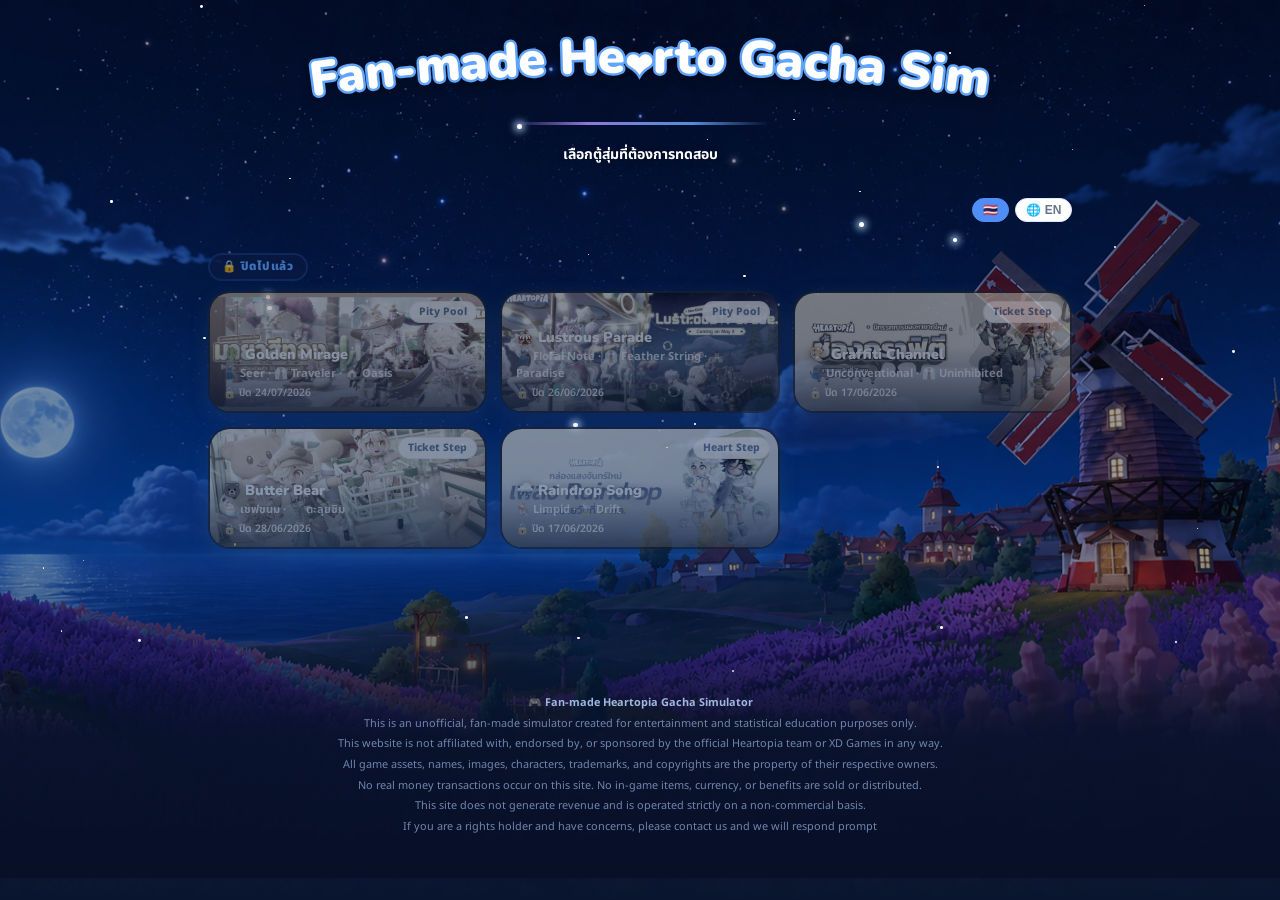
==== commit b3596fe5: "Add files via upload" ====
--- a/index.html
+++ b/index.html
@@ -41,38 +41,216 @@
   const theme = window._timeTheme || 'morning';
 
   if (theme === 'morning') {
-    // แสงซันไรส์จากมุมซ้ายบน
-    const NR = 7;
-    for (let i = 0; i < NR; i++) {
-      const r = document.createElement('div'); r.className = 'deco-ray';
-      const w = 45 + Math.random() * 75;
-      const leftPct = -4 + i * 3.5;           // กระจายจาก -4vw → ~20vw
-      const angle   = 8  + i * 11 + Math.random() * 7; // 8°→~84° แฉกขวา
-      r.style.cssText = `width:${w}px;height:130vh;left:${leftPct}vw;top:-4vh;margin-left:${-w/2}px;background:linear-gradient(to bottom,rgba(255,240,130,.26) 0%,transparent 60%);clip-path:polygon(50% 0%,0% 100%,100% 100%);transform:rotate(${angle}deg);transform-origin:50% 0%;animation-duration:${3+Math.random()*3}s;animation-delay:-${Math.random()*5}s;`;
-      document.body.appendChild(r);
+    // Wide rays from sun position in BG (lower-left) — canvas
+    const cvs = document.createElement('canvas');
+    cvs.style.cssText = 'position:fixed;inset:0;width:100%;height:100%;pointer-events:none;z-index:1;';
+    cvs.width = window.innerWidth; cvs.height = window.innerHeight;
+    document.body.appendChild(cvs);
+    const ctx = cvs.getContext('2d');
+    let phase = 0;
+
+    function drawMorning() {
+      const W = cvs.width, H = cvs.height;
+      ctx.clearRect(0, 0, W, H);
+      phase += 0.006;
+      const pulse = 0.90 + 0.10 * Math.sin(phase);
+      // Source = sun in BG image (lower-left area)
+      const sx = W * 0.05, sy = H * 0.57;
+
+      const rayColors = [
+        ['255,255,255', '255,245,230'],
+        ['255,220,170', '255,160,60'],
+        ['255,240,200', '255,210,100'],
+        ['255,200,120', '255,140,40'],
+        ['255,255,220', '255,230,130'],
+        ['255,180,80',  '255,120,30'],
+        ['255,250,210', '255,220,80'],
+      ];
+      const rays = [
+        { deg: 10, w: 280, op: 0.14 }, { deg: 22, w: 400, op: 0.09 },
+        { deg: 35, w: 240, op: 0.12 }, { deg: 48, w: 360, op: 0.08 },
+        { deg: 62, w: 200, op: 0.11 }, { deg: 75, w: 280, op: 0.07 },
+        { deg: 85, w: 180, op: 0.06 },
+      ];
+      rays.forEach((rd, i) => {
+        const [c1, c2] = rayColors[i % rayColors.length];
+        const rad = rd.deg * Math.PI / 180;
+        const ex = sx + Math.sin(rad) * H * 2, ey = sy - Math.cos(rad) * H * 2;
+        const dx = ex - sx, dy = ey - sy, dl = Math.sqrt(dx*dx+dy*dy);
+        const px = -dy/dl * rd.w/2, py = dx/dl * rd.w/2;
+        const g = ctx.createLinearGradient(sx, sy, sx + (ex-sx)*0.5, sy + (ey-sy)*0.5);
+        g.addColorStop(0,   `rgba(${c1},${(rd.op*pulse).toFixed(3)})`);
+        g.addColorStop(0.4, `rgba(${c2},${(rd.op*0.35*pulse).toFixed(3)})`);
+        g.addColorStop(1,   `rgba(${c2},0)`);
+        ctx.fillStyle = g;
+        ctx.beginPath(); ctx.moveTo(sx, sy);
+        ctx.lineTo(ex+px, ey+py); ctx.lineTo(ex-px, ey-py);
+        ctx.closePath(); ctx.fill();
+      });
+
+      const gr = 55 * pulse;
+      const sg = ctx.createRadialGradient(sx,sy,0,sx,sy,gr*3);
+      sg.addColorStop(0,    'rgba(255,248,220,0.85)');
+      sg.addColorStop(0.20, 'rgba(255,240,200,0.55)');
+      sg.addColorStop(0.50, 'rgba(255,230,180,0.18)');
+      sg.addColorStop(0.80, 'rgba(255,220,160,0.05)');
+      sg.addColorStop(1,    'rgba(255,210,150,0)');
+      ctx.fillStyle = sg;
+      ctx.beginPath(); ctx.arc(sx,sy,gr*3,0,Math.PI*2); ctx.fill();
+
+      // Glints scattered in upper half
+      if (!drawMorning._glints) {
+        drawMorning._glints = Array.from({length:8}, () => ({
+          x: 0.05+Math.random()*0.65, y: 0.05+Math.random()*0.45,
+          r: 3+Math.random()*12, speed: 2+Math.random()*3, offset: Math.random()*Math.PI*2
+        }));
+      }
+      drawMorning._glints.forEach(g => {
+        const op = (0.4+0.4*Math.sin(phase*g.speed+g.offset)) * pulse;
+        const gx = ctx.createRadialGradient(g.x*W, g.y*H, 0, g.x*W, g.y*H, g.r);
+        gx.addColorStop(0, `rgba(255,255,230,${op.toFixed(3)})`);
+        gx.addColorStop(1, 'rgba(255,255,200,0)');
+        ctx.fillStyle = gx;
+        ctx.beginPath(); ctx.arc(g.x*W, g.y*H, g.r, 0, Math.PI*2); ctx.fill();
+      });
+
+      requestAnimationFrame(drawMorning);
     }
-    // แสงสะท้อนเล็กๆ (blur น้อย เหมือน glint)
-    const glintPal = ['rgba(255,255,220,.9)','rgba(255,240,190,.85)','rgba(220,240,255,.9)','rgba(255,255,255,.95)'];
-    for (let i = 0; i < 9; i++) {
-      const b = document.createElement('div'); b.className = 'deco-bokeh';
-      const sz = 5 + Math.random() * 18;
-      const blur = 1.5 + Math.random() * 3.5;
-      b.style.cssText = `width:${sz}px;height:${sz}px;left:${Math.random()*70}vw;top:${5+Math.random()*55}vh;background:${glintPal[i%glintPal.length]};filter:blur(${blur}px);animation-duration:${3+Math.random()*4}s;animation-delay:-${Math.random()*6}s;`;
-      document.body.appendChild(b);
+    drawMorning();
+    window.addEventListener('resize', () => { cvs.width=window.innerWidth; cvs.height=window.innerHeight; });
+  } else if (theme === 'evening') {
+    // Lens flare canvas — wide rays + hex reflections
+    const cvs = document.createElement('canvas');
+    cvs.style.cssText = 'position:fixed;inset:0;width:100%;height:100%;pointer-events:none;z-index:1;';
+    cvs.width = window.innerWidth; cvs.height = window.innerHeight;
+    document.body.appendChild(cvs);
+    const ctx = cvs.getContext('2d');
+    let phase = 0;
+
+    function hexPath(cx, cy, r, rot) {
+      ctx.beginPath();
+      for (let i = 0; i < 6; i++) {
+        const a = (i / 6) * Math.PI * 2 + rot;
+        i === 0 ? ctx.moveTo(cx + r * Math.cos(a), cy + r * Math.sin(a))
+                : ctx.lineTo(cx + r * Math.cos(a), cy + r * Math.sin(a));
+      }
+      ctx.closePath();
     }
 
-  } else if (theme === 'evening') {
-    // sun rays จากมุมซ้าย แสงแดดช่วงบ่าย
-    const N = 8;
-    for (let i = 0; i < N; i++) {
-      const r = document.createElement('div'); r.className = 'deco-ray';
-      const w = 55 + Math.random() * 90;
-      const leftPct = -5 + i * 3.8;
-      const angle   = 6  + i * 12 + Math.random() * 8;
-      r.style.cssText = `width:${w}px;height:130vh;left:${leftPct}vw;top:-4vh;margin-left:${-w/2}px;background:linear-gradient(to bottom,rgba(255,210,80,.38) 0%,transparent 65%);clip-path:polygon(50% 0%,0% 100%,100% 100%);transform:rotate(${angle}deg);transform-origin:50% 0%;animation-duration:${2.2+Math.random()*2.5}s;animation-delay:-${Math.random()*4}s;`;
-      document.body.appendChild(r);
+    function drawFlare() {
+      const W = cvs.width, H = cvs.height;
+      ctx.clearRect(0, 0, W, H);
+      phase += 0.007;
+      const pulse = 0.92 + 0.08 * Math.sin(phase);
+      const sx = W * 0.05, sy = H * 0.62;
+      const ax = W * 0.5 - sx, ay = H * 0.5 - sy;
+
+      const rays = [
+        { deg: 22, w: 300, op: 0.11 }, { deg: 34, w: 420, op: 0.07 },
+        { deg: 46, w: 260, op: 0.10 }, { deg: 58, w: 380, op: 0.06 },
+        { deg: 70, w: 220, op: 0.09 }, { deg: 80, w: 300, op: 0.05 },
+      ];
+      const rayColors = [
+        ['255,255,255', '255,245,230'],  // white → cream
+        ['255,220,170', '255,160,60'],   // cream → orange
+        ['255,240,200', '255,210,100'],  // cream → yellow
+        ['255,200,120', '255,140,40'],   // light orange → orange
+        ['255,255,220', '255,230,130'],  // white-yellow → yellow
+        ['255,180,80',  '255,120,30'],   // orange → deep orange
+      ];
+      rays.forEach((rd, i) => {
+        const [c1, c2] = rayColors[i % rayColors.length];
+        const rad = rd.deg * Math.PI / 180;
+        const ex = sx + Math.sin(rad) * H * 2, ey = sy - Math.cos(rad) * H * 2;
+        const dx = ex - sx, dy = ey - sy, dl = Math.sqrt(dx*dx + dy*dy);
+        const px = -dy/dl * rd.w/2, py = dx/dl * rd.w/2;
+        const g = ctx.createLinearGradient(sx, sy, (sx+ex)/2, (sy+ey)/2);
+        g.addColorStop(0,   `rgba(${c1},${(rd.op*pulse).toFixed(3)})`);
+        g.addColorStop(0.4, `rgba(${c2},${(rd.op*0.35*pulse).toFixed(3)})`);
+        g.addColorStop(1,   `rgba(${c2},0)`);
+        ctx.fillStyle = g;
+        ctx.beginPath(); ctx.moveTo(sx,sy);
+        ctx.lineTo(ex+px,ey+py); ctx.lineTo(ex-px,ey-py);
+        ctx.closePath(); ctx.fill();
+      });
+
+      const gr = 70 * pulse;
+      const sg = ctx.createRadialGradient(sx,sy,0,sx,sy,gr*3);
+      sg.addColorStop(0,    'rgba(255,248,220,0.85)');
+      sg.addColorStop(0.20, 'rgba(255,240,200,0.55)');
+      sg.addColorStop(0.50, 'rgba(255,230,180,0.18)');
+      sg.addColorStop(0.80, 'rgba(255,220,160,0.05)');
+      sg.addColorStop(1,    'rgba(255,210,150,0)');
+      ctx.fillStyle = sg;
+      ctx.beginPath(); ctx.arc(sx,sy,gr*3,0,Math.PI*2); ctx.fill();
+
+      const flares = [
+        {t:0.55,r:14,hex:true, op:0.28},{t:0.75,r: 7,hex:false,op:0.22},
+        {t:1.0, r:22,hex:true, op:0.20},{t:1.2, r: 5,hex:false,op:0.18},
+        {t:1.45,r:32,hex:true, op:0.15},{t:1.65,r: 9,hex:false,op:0.12},
+        {t:1.9, r:18,hex:true, op:0.10},{t:2.1, r:12,hex:true, op:0.08},
+      ];
+      flares.forEach(fl => {
+        const fx = sx + ax*fl.t, fy = sy + ay*fl.t, op = fl.op*pulse;
+        if (fl.hex) {
+          const hg = ctx.createRadialGradient(fx,fy,0,fx,fy,fl.r*2.5);
+          hg.addColorStop(0,  `rgba(160,215,255,${(op*0.6).toFixed(3)})`);
+          hg.addColorStop(0.5,`rgba(130,195,255,${(op*0.3).toFixed(3)})`);
+          hg.addColorStop(1,  'rgba(120,180,255,0)');
+          ctx.fillStyle = hg; ctx.beginPath();
+          ctx.arc(fx,fy,fl.r*2.5,0,Math.PI*2); ctx.fill();
+          hexPath(fx,fy,fl.r,phase*0.2);
+          ctx.fillStyle = `rgba(180,225,255,${(op*0.7).toFixed(3)})`; ctx.fill();
+          ctx.strokeStyle = `rgba(210,235,255,${(op*0.9).toFixed(3)})`; ctx.lineWidth = 1.2;
+          hexPath(fx,fy,fl.r,phase*0.2); ctx.stroke();
+        } else {
+          const cg = ctx.createRadialGradient(fx,fy,0,fx,fy,fl.r*2);
+          cg.addColorStop(0,  `rgba(255,255,255,${(op*1.2).toFixed(3)})`);
+          cg.addColorStop(0.4,`rgba(200,225,255,${(op*0.6).toFixed(3)})`);
+          cg.addColorStop(1,  'rgba(180,210,255,0)');
+          ctx.fillStyle = cg; ctx.beginPath();
+          ctx.arc(fx,fy,fl.r*2,0,Math.PI*2); ctx.fill();
+        }
+      });
+
+      // Flower petals
+      if (!drawFlare._petals) {
+        drawFlare._petals = Array.from({length: 14}, () => ({
+          x: Math.random(), y: Math.random(),
+          size: 4 + Math.random() * 7,
+          angle: Math.random() * Math.PI * 2,
+          spin: (Math.random() - 0.5) * 0.03,
+          speedX: (Math.random() - 0.5) * 0.0003,
+          speedY: -(0.0002 + Math.random() * 0.0004),
+          wobble: Math.random() * Math.PI * 2,
+          wobbleSpeed: 0.008 + Math.random() * 0.015,
+          color: ['255,182,193','221,160,221','230,170,210','255,160,190','200,150,220'][Math.floor(Math.random()*5)],
+          op: 0.35 + Math.random() * 0.45,
+        }));
+      }
+      drawFlare._petals.forEach(p => {
+        p.wobble += p.wobbleSpeed;
+        p.x += p.speedX + Math.sin(p.wobble) * 0.00025;
+        p.y += p.speedY;
+        p.angle += p.spin;
+        if (p.y < -0.06) { p.y = 1.02; p.x = Math.random(); }
+        if (p.x < -0.05 || p.x > 1.05) { p.x = Math.random(); }
+        const px2 = p.x * W, py2 = p.y * H;
+        const edgeFade = Math.min(1, p.y / 0.08, (1-p.y) / 0.08);
+        const op = p.op * Math.max(0, edgeFade);
+        ctx.save();
+        ctx.translate(px2, py2);
+        ctx.rotate(p.angle);
+        ctx.beginPath();
+        ctx.ellipse(0, 0, p.size, p.size * 0.5, 0, 0, Math.PI * 2);
+        ctx.fillStyle = `rgba(${p.color},${op.toFixed(3)})`;
+        ctx.fill();
+        ctx.restore();
+      });
+      requestAnimationFrame(drawFlare);
     }
-
+    drawFlare();
+    window.addEventListener('resize', () => { cvs.width=window.innerWidth; cvs.height=window.innerHeight; });
   } else {
     // night: ดาวเล็กๆ (น้อยลง)
     for (let i = 0; i < 32; i++) {
@@ -272,4 +450,4 @@
     All game assets, names, images, characters, trademarks, and copyrights are the property of their respective owners.<br>
     No real money transactions occur on this site. No in-game items, currency, or benefits are sold or distributed.<br>
     This site does not generate revenue and is operated strictly on a non-commercial basis.<br>
-    If you are a rights holder and have concerns, please contact us and we will respond prompt+    If you are a rights holder and have concerns, please contact us and we will respond prompt                                                       
